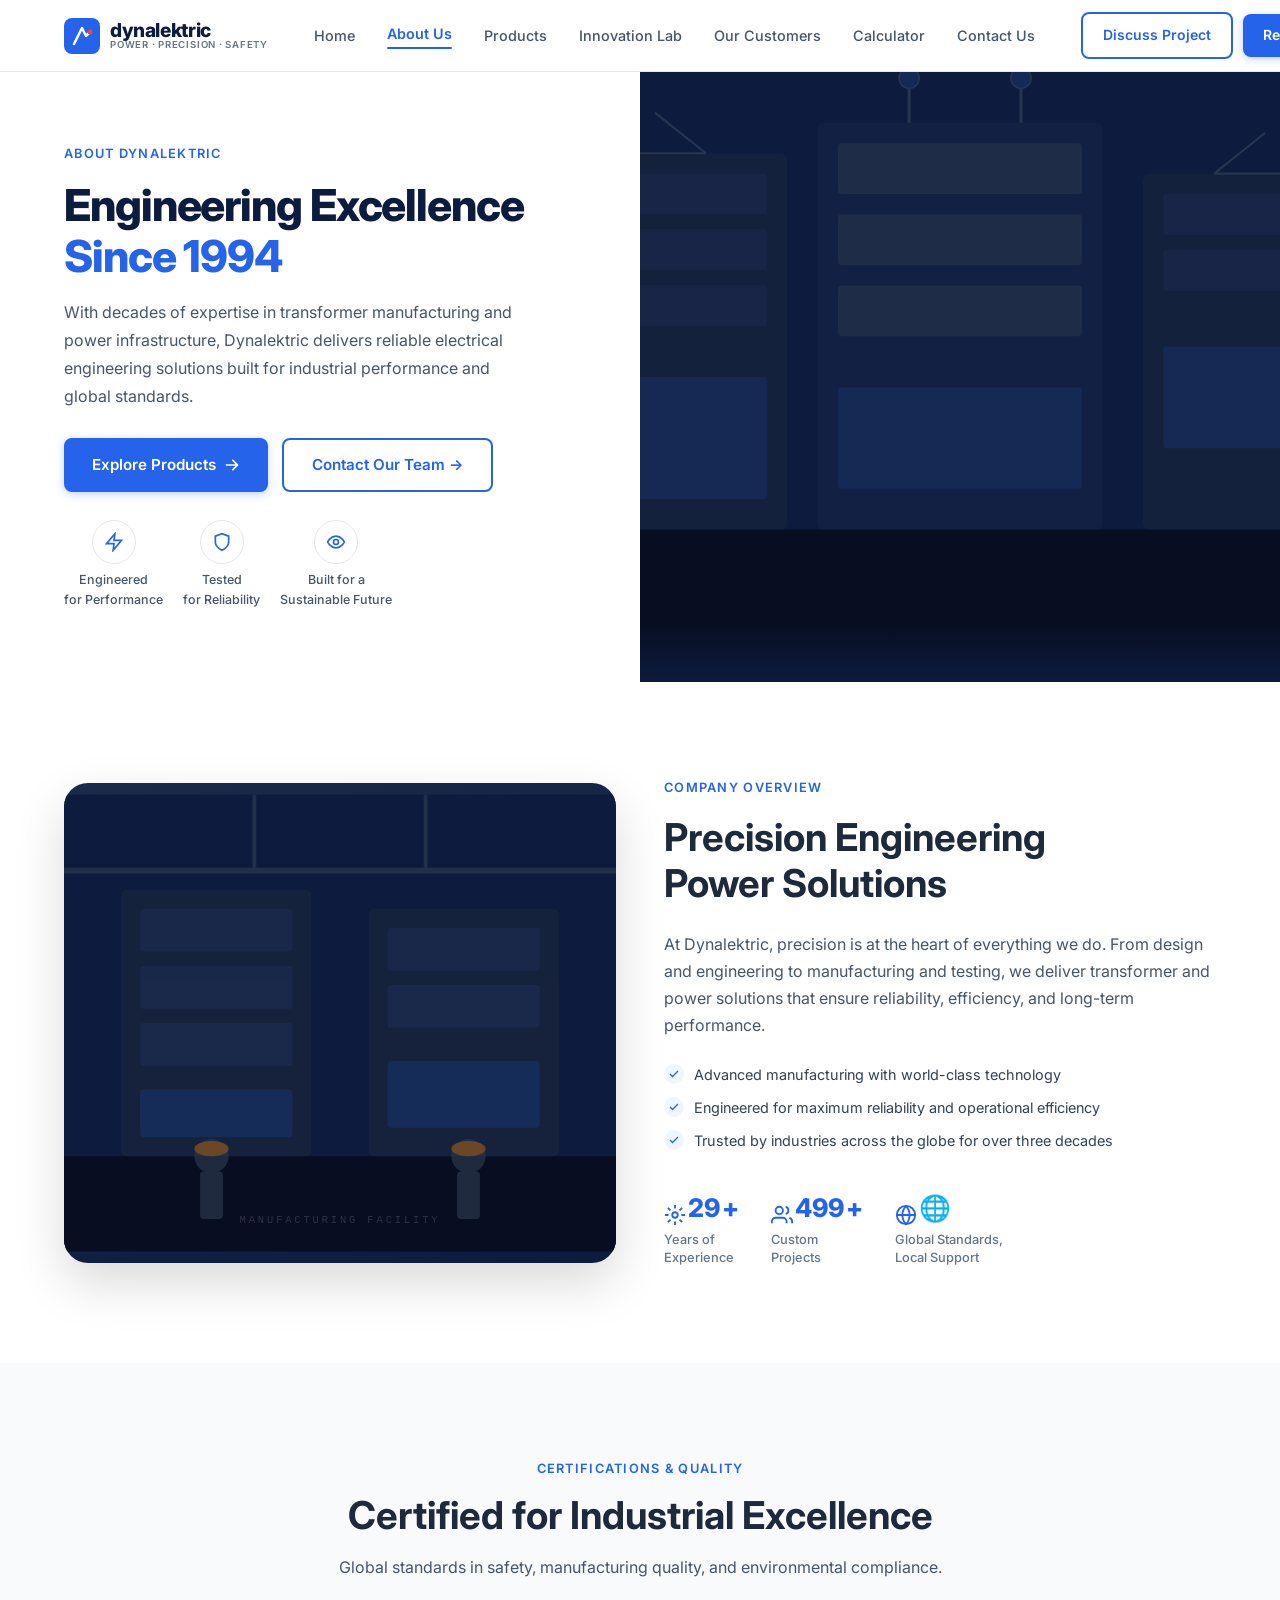
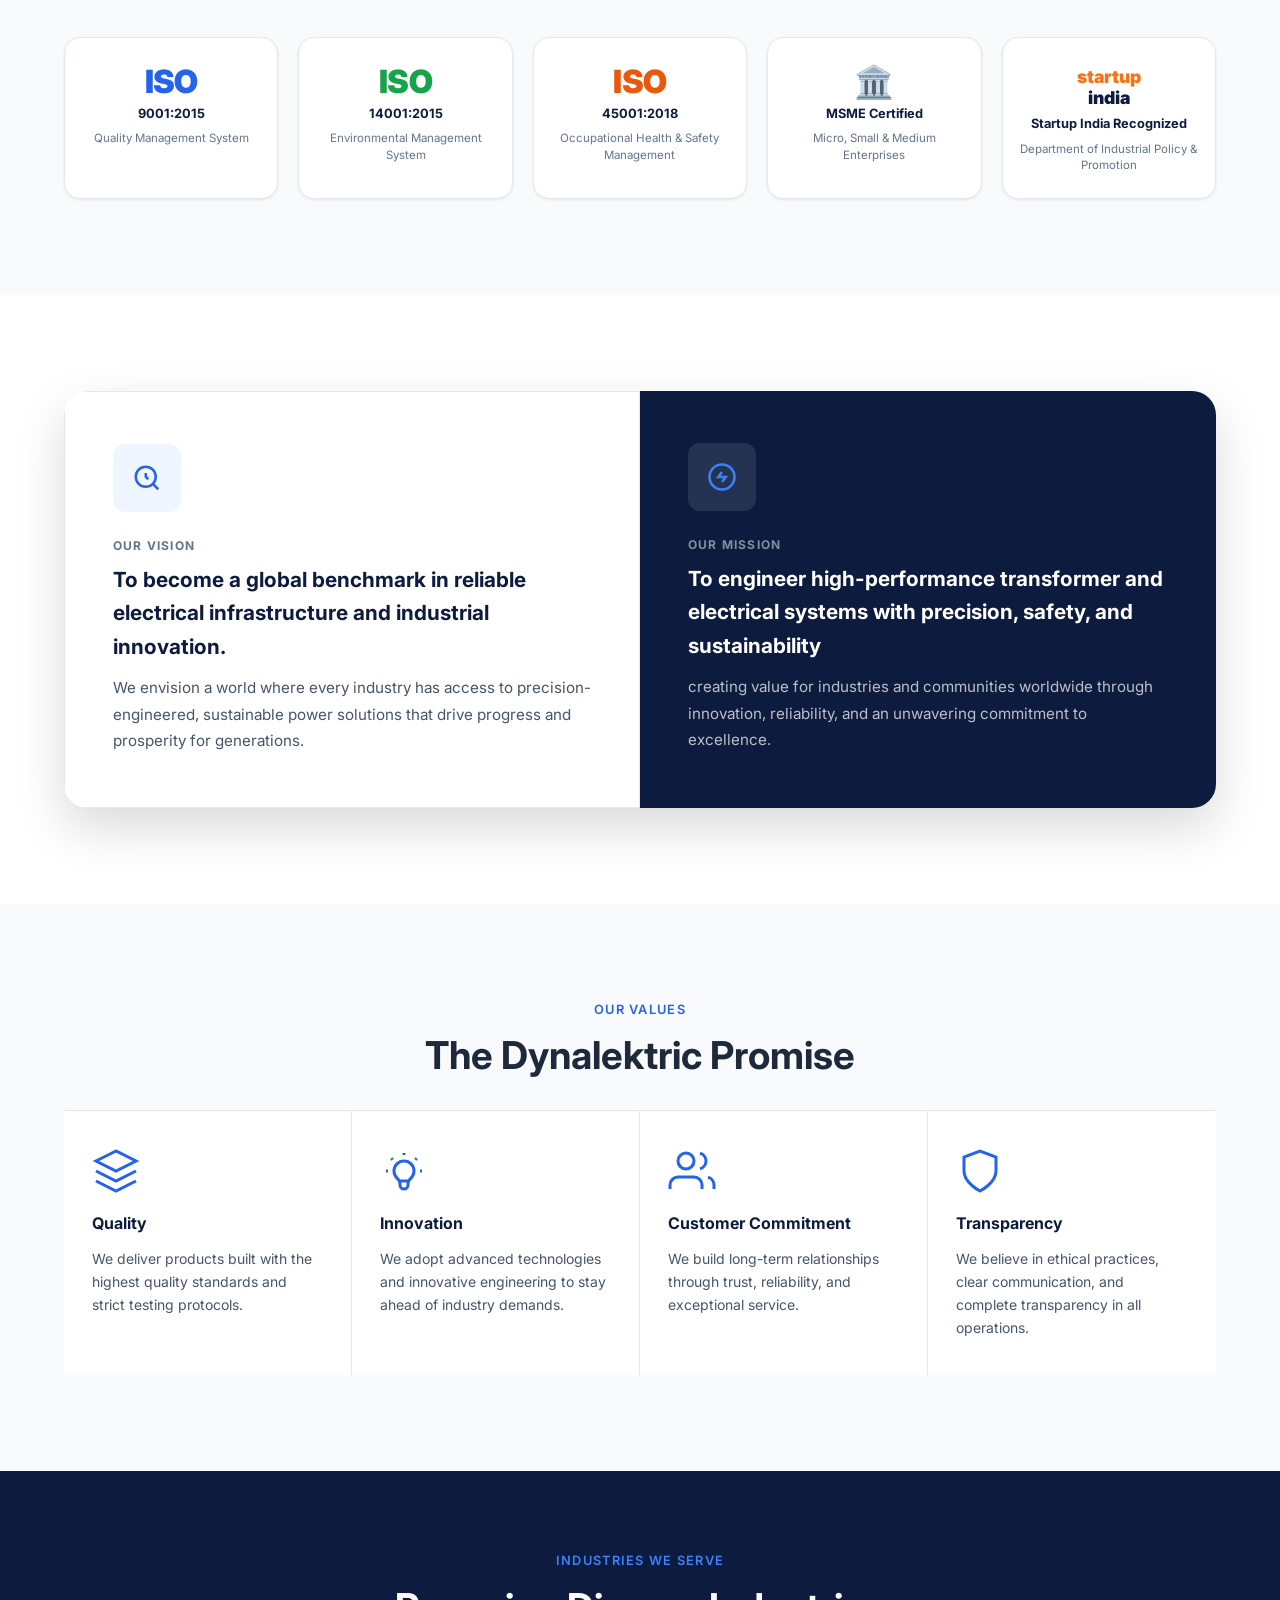
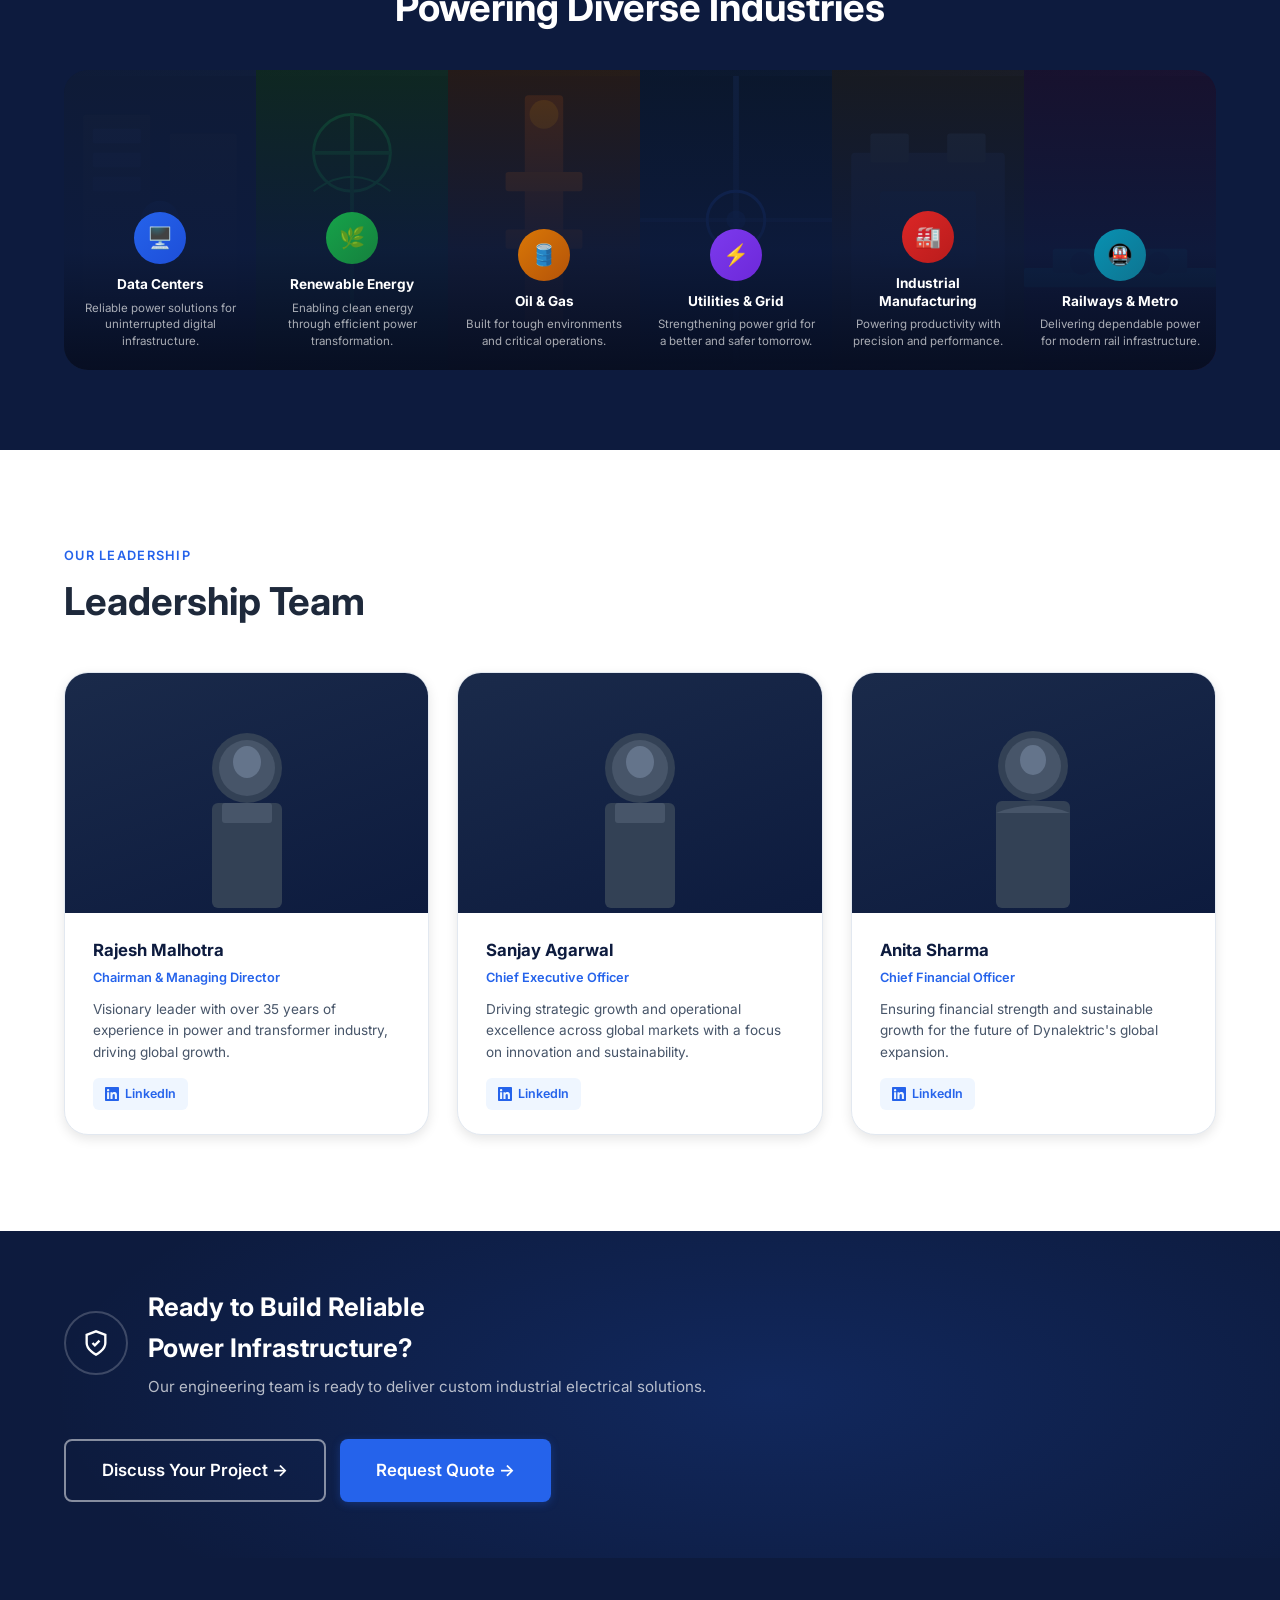
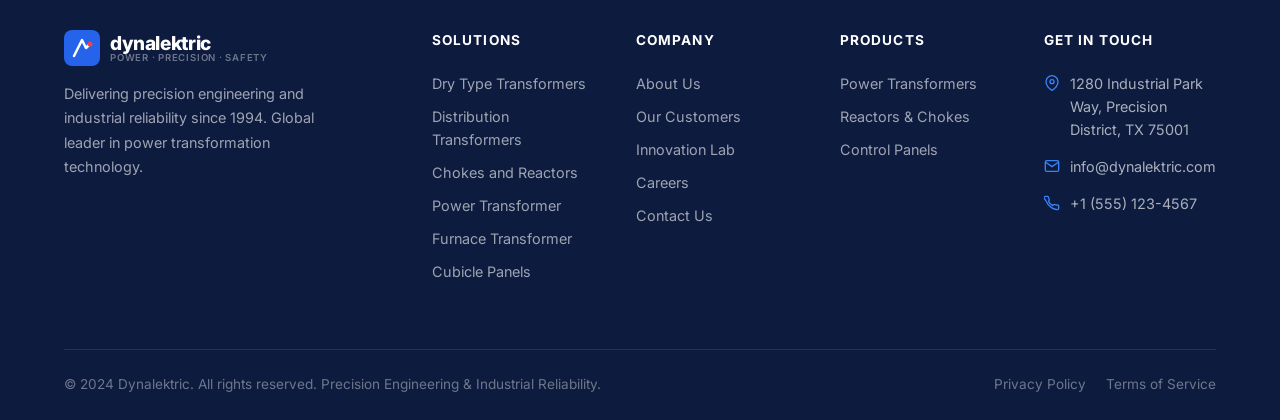
==== about.html @ 5ff0f9d1 "Initial commit — Dynalektric website" ====
<!DOCTYPE html>
<html lang="en">
<head>
  <meta charset="UTF-8" />
  <meta name="viewport" content="width=device-width, initial-scale=1.0" />
  <title>About Us — Dynalektric</title>
  <link rel="preconnect" href="https://fonts.googleapis.com" />
  <link href="https://fonts.googleapis.com/css2?family=Inter:wght@400;500;600;700;800&display=swap" rel="stylesheet" />
  <link rel="stylesheet" href="styles.css" />
  <style>
    /* ── About page overrides ─────────────────────────────── */
    .about-hero {
      display: grid;
      grid-template-columns: 1fr 1fr;
      min-height: 520px;
      overflow: hidden;
    }
    .about-hero-content {
      padding: 72px 56px 72px 0;
      display: flex;
      flex-direction: column;
      justify-content: center;
    }
    .about-hero-content h1 {
      font-size: clamp(2rem, 3.5vw, 2.75rem);
      font-weight: 800;
      line-height: 1.15;
      letter-spacing: -.025em;
      color: var(--navy);
      margin-bottom: 16px;
    }
    .about-hero-content h1 span { color: var(--blue); display: block; }
    .about-hero-img {
      position: relative;
      overflow: hidden;
      background: linear-gradient(160deg, #1a2a4a 0%, #0d1b3e 100%);
      min-height: 480px;
    }
    .about-hero-img::after {
      content: '';
      position: absolute;
      inset: 0;
      background: url("data:image/svg+xml,%3Csvg xmlns='http://www.w3.org/2000/svg' viewBox='0 0 800 600'%3E%3Crect fill='%230d1b3e' width='800' height='600'/%3E%3Crect x='0' y='450' width='800' height='150' fill='%23070e22'/%3E%3Cg opacity='.45'%3E%3Crect x='50' y='80' width='180' height='370' fill='%231e293b' rx='6'/%3E%3Crect x='580' y='100' width='180' height='350' fill='%231e293b' rx='6'/%3E%3Crect x='260' y='50' width='280' height='400' fill='%231a2a4a' rx='6'/%3E%3Crect x='70' y='100' width='140' height='40' fill='%23263352' rx='3'/%3E%3Crect x='70' y='155' width='140' height='40' fill='%23263352' rx='3'/%3E%3Crect x='70' y='210' width='140' height='40' fill='%23263352' rx='3'/%3E%3Crect x='70' y='300' width='140' height='120' fill='%231e3a6e' rx='3'/%3E%3Crect x='600' y='120' width='140' height='40' fill='%23263352' rx='3'/%3E%3Crect x='600' y='175' width='140' height='40' fill='%23263352' rx='3'/%3E%3Crect x='600' y='270' width='140' height='100' fill='%231e3a6e' rx='3'/%3E%3Crect x='280' y='70' width='240' height='50' fill='%23334155' rx='4'/%3E%3Crect x='280' y='140' width='240' height='50' fill='%23334155' rx='4'/%3E%3Crect x='280' y='210' width='240' height='50' fill='%23334155' rx='4'/%3E%3Crect x='280' y='310' width='240' height='100' fill='%231e3a6e' rx='4'/%3E%3Cline x1='350' y1='50' x2='350' y2='10' stroke='%23475569' stroke-width='3'/%3E%3Ccircle cx='350' cy='6' r='10' fill='%231e3a6e' stroke='%23475569' stroke-width='1.5'/%3E%3Cline x1='460' y1='50' x2='460' y2='10' stroke='%23475569' stroke-width='3'/%3E%3Ccircle cx='460' cy='6' r='10' fill='%231e3a6e' stroke='%23475569' stroke-width='1.5'/%3E%3Cline x1='150' y1='80' x2='100' y2='40' stroke='%23475569' stroke-width='2'/%3E%3Cline x1='150' y1='80' x2='50' y2='80' stroke='%23475569' stroke-width='2'/%3E%3Ccircle cx='46' cy='80' r='6' fill='%232563EB' opacity='.8'/%3E%3Cline x1='650' y1='100' x2='700' y2='60' stroke='%23475569' stroke-width='2'/%3E%3Cline x1='650' y1='100' x2='750' y2='100' stroke='%23475569' stroke-width='2'/%3E%3Ccircle cx='754' cy='100' r='6' fill='%232563EB' opacity='.8'/%3E%3C/g%3E%3C/svg%3E") center/cover;
    }
    .about-hero-img-overlay {
      position: absolute;
      bottom: 0; left: 0; right: 0;
      height: 60px;
      background: linear-gradient(to top, #0d1b3e 0%, transparent 100%);
      z-index: 1;
    }
    /* Hero badges row */
    .hero-badge-row {
      display: flex;
      flex-wrap: wrap;
      gap: 20px;
      margin-top: 28px;
    }
    .hero-badge-item {
      display: flex;
      flex-direction: column;
      align-items: center;
      gap: 6px;
      font-size: .78rem;
      font-weight: 500;
      color: var(--gray-600);
      text-align: center;
    }
    .hero-badge-item .badge-icon-wrap {
      width: 44px; height: 44px;
      border-radius: 50%;
      border: 1.5px solid var(--gray-200);
      display: flex;
      align-items: center;
      justify-content: center;
      color: var(--blue);
    }
    .hero-badge-item .badge-icon-wrap svg { width: 20px; height: 20px; }

    /* Company Overview */
    .overview-section { background: var(--white); }
    .overview-img {
      border-radius: var(--r-xl);
      overflow: hidden;
      height: 480px;
      background: linear-gradient(160deg, #1a2a4a 0%, #0d1b3e 100%);
      position: relative;
      box-shadow: var(--shadow-xl);
    }
    .overview-stats {
      display: flex;
      gap: 32px;
      margin-top: 36px;
      flex-wrap: wrap;
    }
    .ov-stat { display: flex; flex-direction: column; gap: 2px; }
    .ov-stat-num {
      font-size: 1.6rem;
      font-weight: 800;
      color: var(--blue);
      display: flex;
      align-items: flex-end;
      gap: 2px;
    }
    .ov-stat-label { font-size: .8rem; color: var(--gray-500); font-weight: 500; line-height: 1.4; }
    .check-list { display: flex; flex-direction: column; gap: 10px; margin-bottom: 28px; }
    .check-list li {
      display: flex;
      align-items: flex-start;
      gap: 10px;
      font-size: .9rem;
      color: var(--gray-700);
    }
    .check-list li .check-icon {
      width: 20px; height: 20px;
      border-radius: 50%;
      background: var(--blue-50);
      display: flex;
      align-items: center;
      justify-content: center;
      flex-shrink: 0;
      margin-top: 1px;
    }
    .check-list li .check-icon svg { width: 12px; height: 12px; color: var(--blue); }

    /* Certifications */
    .cert-section { background: var(--gray-50); }
    .cert-cards {
      display: grid;
      grid-template-columns: repeat(5, 1fr);
      gap: 20px;
      margin-top: 48px;
    }
    .cert-item {
      background: var(--white);
      border: 1px solid var(--gray-200);
      border-radius: var(--r-lg);
      padding: 28px 16px 24px;
      text-align: center;
      box-shadow: var(--shadow-sm);
      transition: var(--ease);
    }
    .cert-item:hover { transform: translateY(-4px); box-shadow: var(--shadow-lg); border-color: var(--blue-100); }
    .cert-logo-text {
      font-size: 2rem;
      font-weight: 900;
      letter-spacing: -.02em;
      line-height: 1;
      margin-bottom: 6px;
    }
    .cert-sub { font-size: .8rem; font-weight: 700; color: var(--navy); margin-bottom: 6px; }
    .cert-desc-text { font-size: .72rem; color: var(--gray-500); line-height: 1.45; }

    /* Vision Mission */
    .vm-section { background: var(--white); }
    .vm-row {
      display: grid;
      grid-template-columns: 1fr 1fr;
      border-radius: var(--r-xl);
      overflow: hidden;
      box-shadow: var(--shadow-xl);
    }
    .vm-panel { padding: 52px 48px; }
    .vm-panel.light-panel { background: var(--white); border: 1px solid var(--gray-200); }
    .vm-panel.dark-panel { background: var(--navy); }
    .vm-panel-icon-wrap {
      width: 68px; height: 68px;
      border-radius: var(--r-md);
      display: flex;
      align-items: center;
      justify-content: center;
      margin-bottom: 24px;
    }
    .vm-panel-icon-wrap.light-icon { background: var(--blue-50); color: var(--blue); }
    .vm-panel-icon-wrap.dark-icon  { background: rgba(255,255,255,.1); color: var(--blue-light); }
    .vm-panel-icon-wrap svg { width: 30px; height: 30px; }
    .vm-panel h3 { font-size: 1.3rem; font-weight: 700; margin-bottom: 12px; }
    .vm-panel.dark-panel h3  { color: var(--white); }
    .vm-panel.light-panel h3 { color: var(--navy); }
    .vm-panel p { font-size: .95rem; line-height: 1.75; }
    .vm-panel.light-panel p { color: var(--gray-600); }
    .vm-panel.dark-panel p  { color: rgba(255,255,255,.72); }

    /* Values */
    .values-section { background: var(--gray-50); }
    .values-row {
      display: grid;
      grid-template-columns: repeat(4, 1fr);
      gap: 0;
      border-top: 1px solid var(--gray-200);
    }
    .value-item {
      padding: 36px 28px;
      border-right: 1px solid var(--gray-200);
      background: var(--white);
      transition: var(--ease);
    }
    .value-item:last-child { border-right: none; }
    .value-item:hover { background: var(--blue-50); }
    .value-icon { width: 48px; height: 48px; color: var(--blue); margin-bottom: 16px; }
    .value-icon svg { width: 48px; height: 48px; }
    .value-item h4 { font-size: 1rem; font-weight: 700; color: var(--navy); margin-bottom: 10px; }
    .value-item p { font-size: .875rem; color: var(--gray-600); line-height: 1.65; }

    /* Industries */
    .industries-section { background: var(--navy); padding: 80px 0; }
    .industry-cards-row {
      display: grid;
      grid-template-columns: repeat(6, 1fr);
      gap: 0;
      border-radius: var(--r-xl);
      overflow: hidden;
    }
    .industry-tile {
      position: relative;
      height: 300px;
      overflow: hidden;
      cursor: default;
    }
    .industry-tile-bg {
      position: absolute;
      inset: 0;
      transition: transform .5s ease;
    }
    .industry-tile:hover .industry-tile-bg { transform: scale(1.08); }
    .industry-tile-overlay {
      position: absolute;
      inset: 0;
      background: linear-gradient(180deg, rgba(13,27,62,.2) 0%, rgba(13,27,62,.85) 60%, rgba(7,14,34,.98) 100%);
      z-index: 1;
    }
    .industry-tile-content {
      position: absolute;
      bottom: 0; left: 0; right: 0;
      padding: 20px 16px;
      z-index: 2;
      text-align: center;
    }
    .industry-tile-icon-wrap {
      width: 52px; height: 52px;
      border-radius: 50%;
      display: flex;
      align-items: center;
      justify-content: center;
      margin: 0 auto 12px;
      font-size: 1.4rem;
    }
    .industry-tile-title { font-size: .85rem; font-weight: 700; color: var(--white); margin-bottom: 6px; line-height: 1.3; }
    .industry-tile-desc  { font-size: .72rem; color: rgba(255,255,255,.65); line-height: 1.45; }

    /* Industry tile bg colors */
    .ind-dc   .industry-tile-bg { background: linear-gradient(160deg,#0f1b35 0%,#1a2a4a 100%); }
    .ind-re   .industry-tile-bg { background: linear-gradient(160deg,#0f2a1a 0%,#1a3a2a 100%); }
    .ind-og   .industry-tile-bg { background: linear-gradient(160deg,#2a1a0f 0%,#3a2a0d 100%); }
    .ind-ug   .industry-tile-bg { background: linear-gradient(160deg,#0a1628 0%,#1a2a4a 100%); }
    .ind-im   .industry-tile-bg { background: linear-gradient(160deg,#1a1a1a 0%,#2a2a3a 100%); }
    .ind-rm   .industry-tile-bg { background: linear-gradient(160deg,#1a0f2a 0%,#2a1a3a 100%); }
    .ind-dc   .industry-tile-icon-wrap { background: linear-gradient(135deg,#2563EB,#1D4ED8); }
    .ind-re   .industry-tile-icon-wrap { background: linear-gradient(135deg,#16a34a,#15803d); }
    .ind-og   .industry-tile-icon-wrap { background: linear-gradient(135deg,#d97706,#b45309); }
    .ind-ug   .industry-tile-icon-wrap { background: linear-gradient(135deg,#7c3aed,#6d28d9); }
    .ind-im   .industry-tile-icon-wrap { background: linear-gradient(135deg,#dc2626,#b91c1c); }
    .ind-rm   .industry-tile-icon-wrap { background: linear-gradient(135deg,#0891b2,#0e7490); }

    /* Leadership */
    .leadership-section { background: var(--white); }
    .leader-cards-row {
      display: grid;
      grid-template-columns: repeat(3, 1fr);
      gap: 28px;
    }
    .leader-tile {
      border-radius: var(--r-xl);
      overflow: hidden;
      background: var(--white);
      border: 1px solid var(--gray-200);
      box-shadow: var(--shadow-md);
      transition: var(--ease);
    }
    .leader-tile:hover { transform: translateY(-6px); box-shadow: var(--shadow-xl); }
    .leader-photo {
      height: 240px;
      background: linear-gradient(160deg, #1a2a4a 0%, #0d1b3e 100%);
      display: flex;
      align-items: flex-end;
      justify-content: center;
      position: relative;
      overflow: hidden;
    }
    .leader-photo-inner {
      width: 100%;
      height: 200px;
      display: flex;
      align-items: center;
      justify-content: center;
    }
    .leader-silhouette {
      width: 110px;
      height: 190px;
      display: flex;
      align-items: center;
      justify-content: center;
      flex-direction: column;
    }
    .leader-body-info { padding: 24px 28px; }
    .leader-name { font-size: 1.05rem; font-weight: 700; color: var(--navy); margin-bottom: 4px; }
    .leader-role-badge { font-size: .8rem; font-weight: 600; color: var(--blue); margin-bottom: 10px; }
    .leader-bio-text { font-size: .85rem; color: var(--gray-600); line-height: 1.6; margin-bottom: 14px; }
    .leader-linkedin-btn {
      display: inline-flex;
      align-items: center;
      gap: 6px;
      font-size: .78rem;
      font-weight: 600;
      color: var(--blue);
      padding: 6px 12px;
      border-radius: 6px;
      background: var(--blue-50);
      transition: var(--ease-fast);
    }
    .leader-linkedin-btn:hover { background: var(--blue-100); }
    .leader-linkedin-btn svg { width: 14px; height: 14px; }

    /* CTA bottom banner */
    .bottom-cta {
      background: var(--navy);
      padding: 56px 0;
      position: relative;
      overflow: hidden;
    }
    .bottom-cta::before {
      content: '';
      position: absolute;
      inset: 0;
      background: radial-gradient(ellipse 80% 120% at 60% 50%, rgba(37,99,235,.18) 0%, transparent 70%);
    }
    .bottom-cta-inner {
      position: relative;
      z-index: 1;
      display: flex;
      align-items: center;
      justify-content: space-between;
      gap: 40px;
      flex-wrap: wrap;
    }
    .bottom-cta-left { display: flex; align-items: center; gap: 20px; }
    .cta-icon-circle {
      width: 64px; height: 64px;
      border-radius: 50%;
      border: 2px solid rgba(255,255,255,.2);
      display: flex;
      align-items: center;
      justify-content: center;
      flex-shrink: 0;
      color: var(--white);
    }
    .cta-icon-circle svg { width: 28px; height: 28px; }
    .bottom-cta-left h2 { color: var(--white); font-size: 1.6rem; margin-bottom: 6px; }
    .bottom-cta-left p  { color: rgba(255,255,255,.7); font-size: .95rem; }
    .bottom-cta-btns { display: flex; gap: 14px; flex-shrink: 0; flex-wrap: wrap; }

    /* Responsive */
    @media (max-width: 900px) {
      .about-hero { grid-template-columns: 1fr; }
      .about-hero-content { padding: 48px 0; }
      .about-hero-img { min-height: 300px; }
      .cert-cards { grid-template-columns: repeat(3, 1fr); }
      .vm-row { grid-template-columns: 1fr; }
      .values-row { grid-template-columns: repeat(2, 1fr); }
      .industry-cards-row { grid-template-columns: repeat(3, 1fr); }
      .leader-cards-row { grid-template-columns: 1fr 1fr; }
    }
    @media (max-width: 640px) {
      .cert-cards { grid-template-columns: repeat(2, 1fr); }
      .values-row { grid-template-columns: 1fr; }
      .industry-cards-row { grid-template-columns: repeat(2, 1fr); }
      .leader-cards-row { grid-template-columns: 1fr; }
      .bottom-cta-inner { flex-direction: column; }
      .hero-badge-row { gap: 16px; }
    }
  </style>
</head>
<body>

<!-- ══ NAVBAR ══════════════════════════════════════════════ -->
<nav class="navbar">
  <div class="container nav-inner">
    <a href="index.html" class="nav-logo">
      <svg class="logo-mark" viewBox="0 0 36 36" fill="none">
        <rect width="36" height="36" rx="8" fill="#2563EB"/>
        <path d="M10 26L18 10L22 18L26 14" stroke="white" stroke-width="2.5" stroke-linecap="round" stroke-linejoin="round"/>
        <circle cx="26" cy="14" r="2.5" fill="#EF4444"/>
      </svg>
      <div class="logo-text">
        <span class="logo-name">dynalektric</span>
        <span class="logo-tag">Power · Precision · Safety</span>
      </div>
    </a>
    <div class="nav-links">
      <a href="index.html">Home</a>
      <a href="about.html" class="active">About Us</a>
      <a href="products.html">Products</a>
      <a href="innovation.html">Innovation Lab</a>
      <a href="customers.html">Our Customers</a>
      <a href="calculator.html">Calculator</a>
      <a href="contact.html">Contact Us</a>
    </div>
    <div class="nav-cta">
      <a href="contact.html" class="btn btn-secondary" style="padding:10px 20px;font-size:.875rem;">Discuss Project</a>
      <a href="contact.html" class="btn btn-primary" style="padding:10px 20px;font-size:.875rem;">
        Request Quote
        <svg viewBox="0 0 20 20" fill="currentColor" style="width:16px;height:16px;"><path fill-rule="evenodd" d="M10.293 3.293a1 1 0 011.414 0l6 6a1 1 0 010 1.414l-6 6a1 1 0 01-1.414-1.414L14.586 11H3a1 1 0 110-2h11.586l-4.293-4.293a1 1 0 010-1.414z" clip-rule="evenodd"/></svg>
      </a>
    </div>
    <button class="nav-toggle" aria-label="Open menu"><span></span><span></span><span></span></button>
  </div>
</nav>
<div class="mobile-nav">
  <div class="mobile-nav-close">✕</div>
  <a href="index.html">Home</a>
  <a href="about.html" class="active">About Us</a>
  <a href="products.html">Products</a>
  <a href="innovation.html">Innovation Lab</a>
  <a href="customers.html">Our Customers</a>
  <a href="calculator.html">Calculator</a>
  <a href="contact.html">Contact Us</a>
  <a href="contact.html" class="btn btn-primary mt-4" style="justify-content:center;">Request Quote →</a>
</div>

<!-- ══ HERO — split full-bleed ═════════════════════════════ -->
<section style="background:var(--white);overflow:hidden;">
  <div class="container" style="max-width:100%;padding:0;">
    <div class="about-hero">
      <!-- Left content -->
      <div style="padding:0 48px 0 max(24px, calc((100vw - 1200px)/2 + 24px));">
        <div class="about-hero-content animate">
          <div class="label mb-4">About Dynalektric</div>
          <h1>Engineering Excellence<span>Since 1994</span></h1>
          <p style="font-size:1rem;color:var(--gray-600);line-height:1.75;margin-bottom:28px;max-width:460px;">With decades of expertise in transformer manufacturing and power infrastructure, Dynalektric delivers reliable electrical engineering solutions built for industrial performance and global standards.</p>
          <div style="display:flex;gap:14px;flex-wrap:wrap;">
            <a href="products.html" class="btn btn-primary">
              Explore Products
              <svg viewBox="0 0 20 20" fill="currentColor" style="width:16px;height:16px;"><path fill-rule="evenodd" d="M10.293 3.293a1 1 0 011.414 0l6 6a1 1 0 010 1.414l-6 6a1 1 0 01-1.414-1.414L14.586 11H3a1 1 0 110-2h11.586l-4.293-4.293a1 1 0 010-1.414z" clip-rule="evenodd"/></svg>
            </a>
            <a href="contact.html" class="btn btn-secondary">Contact Our Team →</a>
          </div>
          <div class="hero-badge-row">
            <div class="hero-badge-item">
              <div class="badge-icon-wrap">
                <svg viewBox="0 0 24 24" fill="none" stroke="currentColor" stroke-width="2"><path d="M13 2L3 14h9l-1 8 10-12h-9l1-8z"/></svg>
              </div>
              <span>Engineered<br>for Performance</span>
            </div>
            <div class="hero-badge-item">
              <div class="badge-icon-wrap">
                <svg viewBox="0 0 24 24" fill="none" stroke="currentColor" stroke-width="2"><path d="M12 22s8-4 8-10V5l-8-3-8 3v7c0 6 8 10 8 10z"/></svg>
              </div>
              <span>Tested<br>for Reliability</span>
            </div>
            <div class="hero-badge-item">
              <div class="badge-icon-wrap">
                <svg viewBox="0 0 24 24" fill="none" stroke="currentColor" stroke-width="2"><path d="M2 12s3-7 10-7 10 7 10 7-3 7-10 7-10-7-10-7z"/><circle cx="12" cy="12" r="3"/></svg>
              </div>
              <span>Built for a<br>Sustainable Future</span>
            </div>
          </div>
        </div>
      </div>
      <!-- Right: full-height image -->
      <div class="about-hero-img animate animate-delay-2">
        <div class="about-hero-img-overlay"></div>
        <!-- SVG industrial scene -->
        <svg viewBox="0 0 700 560" xmlns="http://www.w3.org/2000/svg" style="position:absolute;inset:0;width:100%;height:100%;z-index:0;">
          <rect fill="#1a2a4a" width="700" height="560"/>
          <!-- Background glow -->
          <ellipse cx="350" cy="280" rx="300" ry="250" fill="rgba(37,99,235,.06)"/>
          <!-- Floor -->
          <rect x="0" y="460" width="700" height="100" fill="#0a1628"/>
          <!-- Transformer units -->
          <g opacity=".7">
            <!-- Left transformer -->
            <rect x="40" y="100" width="160" height="360" fill="#1e293b" rx="6"/>
            <rect x="55" y="120" width="130" height="50" fill="#263352" rx="4"/>
            <rect x="55" y="185" width="130" height="50" fill="#263352" rx="4"/>
            <rect x="55" y="250" width="130" height="50" fill="#263352" rx="4"/>
            <rect x="55" y="330" width="130" height="100" fill="#1e3a6e" rx="4"/>
            <line x1="110" y1="100" x2="110" y2="60" stroke="#475569" stroke-width="3"/>
            <line x1="150" y1="100" x2="150" y2="60" stroke="#475569" stroke-width="3"/>
            <circle cx="110" cy="54" r="12" fill="#1e3a6e" stroke="#64748b" stroke-width="1.5"/>
            <circle cx="150" cy="54" r="12" fill="#1e3a6e" stroke="#64748b" stroke-width="1.5"/>
            <!-- Left wires -->
            <line x1="40" y1="200" x2="0" y2="160" stroke="#475569" stroke-width="2"/>
            <line x1="40" y1="220" x2="0" y2="220" stroke="#475569" stroke-width="2"/>
            <circle cx="0" cy="160" r="5" fill="#2563EB" opacity=".8"/>
            <circle cx="0" cy="220" r="5" fill="#2563EB" opacity=".8"/>
          </g>
          <!-- Center large transformer -->
          <g opacity=".75">
            <rect x="240" y="60" width="220" height="400" fill="#263352" rx="6"/>
            <rect x="260" y="80" width="180" height="60" fill="#334155" rx="4"/>
            <rect x="260" y="155" width="180" height="60" fill="#334155" rx="4"/>
            <rect x="260" y="230" width="180" height="60" fill="#334155" rx="4"/>
            <rect x="260" y="340" width="180" height="100" fill="#1e3a6e" rx="4"/>
            <line x1="320" y1="60" x2="320" y2="15" stroke="#475569" stroke-width="3.5"/>
            <line x1="380" y1="60" x2="380" y2="15" stroke="#475569" stroke-width="3.5"/>
            <circle cx="320" cy="9" r="14" fill="#1e3a6e" stroke="#64748b" stroke-width="2"/>
            <circle cx="380" cy="9" r="14" fill="#1e3a6e" stroke="#64748b" stroke-width="2"/>
          </g>
          <!-- Right transformer -->
          <g opacity=".65">
            <rect x="500" y="120" width="160" height="340" fill="#1e293b" rx="6"/>
            <rect x="515" y="140" width="130" height="45" fill="#263352" rx="4"/>
            <rect x="515" y="200" width="130" height="45" fill="#263352" rx="4"/>
            <rect x="515" y="280" width="130" height="80" fill="#1e3a6e" rx="4"/>
            <line x1="560" y1="120" x2="560" y2="75" stroke="#475569" stroke-width="3"/>
            <line x1="610" y1="120" x2="610" y2="75" stroke="#475569" stroke-width="3"/>
            <circle cx="560" cy="69" r="12" fill="#1e3a6e" stroke="#64748b" stroke-width="1.5"/>
            <circle cx="610" cy="69" r="12" fill="#1e3a6e" stroke="#64748b" stroke-width="1.5"/>
            <!-- Right wires -->
            <line x1="660" y1="200" x2="700" y2="160" stroke="#475569" stroke-width="2"/>
            <line x1="660" y1="220" x2="700" y2="220" stroke="#475569" stroke-width="2"/>
            <circle cx="700" cy="160" r="5" fill="#2563EB" opacity=".8"/>
            <circle cx="700" cy="220" r="5" fill="#2563EB" opacity=".8"/>
          </g>
          <!-- Branding -->
          <rect x="200" y="415" width="300" height="35" fill="rgba(37,99,235,.15)" rx="4"/>
          <text x="350" y="438" text-anchor="middle" font-size="13" font-weight="700" fill="rgba(255,255,255,.3)" font-family="Inter,sans-serif" letter-spacing="4">DYNALEKTRIC</text>
        </svg>
      </div>
    </div>
  </div>
</section>

<!-- ══ COMPANY OVERVIEW ═════════════════════════════════════ -->
<section class="section overview-section">
  <div class="container">
    <div class="grid-2">
      <!-- Image -->
      <div class="overview-img animate">
        <svg viewBox="0 0 580 480" xmlns="http://www.w3.org/2000/svg" style="position:absolute;inset:0;width:100%;height:100%;">
          <rect fill="#0d1b3e" width="580" height="480"/>
          <rect x="0" y="380" width="580" height="100" fill="#070e22"/>
          <g opacity=".55">
            <!-- Workers silhouettes suggestion -->
            <rect x="60" y="100" width="200" height="280" fill="#1e293b" rx="6"/>
            <rect x="320" y="120" width="200" height="260" fill="#1e293b" rx="6"/>
            <rect x="80" y="120" width="160" height="45" fill="#263352" rx="4"/>
            <rect x="80" y="180" width="160" height="45" fill="#263352" rx="4"/>
            <rect x="80" y="240" width="160" height="45" fill="#263352" rx="4"/>
            <rect x="80" y="310" width="160" height="50" fill="#1e3a6e" rx="4"/>
            <rect x="340" y="140" width="160" height="45" fill="#263352" rx="4"/>
            <rect x="340" y="200" width="160" height="45" fill="#263352" rx="4"/>
            <rect x="340" y="280" width="160" height="70" fill="#1e3a6e" rx="4"/>
            <!-- Crane arm -->
            <line x1="0" y1="80" x2="580" y2="80" stroke="#334155" stroke-width="6"/>
            <line x1="200" y1="80" x2="200" y2="0" stroke="#334155" stroke-width="4"/>
            <line x1="380" y1="80" x2="380" y2="0" stroke="#334155" stroke-width="4"/>
            <!-- Workers hint -->
            <ellipse cx="155" cy="380" rx="18" ry="18" fill="#334155"/>
            <rect x="143" y="396" width="24" height="50" fill="#334155" rx="4"/>
            <ellipse cx="425" cy="380" rx="18" ry="18" fill="#334155"/>
            <rect x="413" y="396" width="24" height="50" fill="#334155" rx="4"/>
            <!-- Orange safety helmet hint -->
            <ellipse cx="155" cy="372" rx="18" ry="8" fill="#d97706" opacity=".8"/>
            <ellipse cx="425" cy="372" rx="18" ry="8" fill="#d97706" opacity=".8"/>
          </g>
          <text x="290" y="450" text-anchor="middle" font-size="11" fill="rgba(255,255,255,.15)" font-family="monospace" letter-spacing="3">MANUFACTURING FACILITY</text>
        </svg>
      </div>
      <!-- Text -->
      <div class="animate animate-delay-1">
        <div class="label mb-4">Company Overview</div>
        <h2 class="h1 mb-6">Precision Engineering<br>Power Solutions</h2>
        <p class="body-md mb-6">At Dynalektric, precision is at the heart of everything we do. From design and engineering to manufacturing and testing, we deliver transformer and power solutions that ensure reliability, efficiency, and long-term performance.</p>
        <ul class="check-list mb-6">
          <li>
            <span class="check-icon">
              <svg viewBox="0 0 24 24" fill="none" stroke="currentColor" stroke-width="2.5"><path d="M20 6L9 17l-5-5"/></svg>
            </span>
            Advanced manufacturing with world-class technology
          </li>
          <li>
            <span class="check-icon">
              <svg viewBox="0 0 24 24" fill="none" stroke="currentColor" stroke-width="2.5"><path d="M20 6L9 17l-5-5"/></svg>
            </span>
            Engineered for maximum reliability and operational efficiency
          </li>
          <li>
            <span class="check-icon">
              <svg viewBox="0 0 24 24" fill="none" stroke="currentColor" stroke-width="2.5"><path d="M20 6L9 17l-5-5"/></svg>
            </span>
            Trusted by industries across the globe for over three decades
          </li>
        </ul>
        <div class="overview-stats">
          <div class="ov-stat">
            <div class="ov-stat-num">
              <svg width="22" height="22" viewBox="0 0 24 24" fill="none" stroke="currentColor" stroke-width="2" style="color:var(--blue);margin-bottom:3px;"><circle cx="12" cy="12" r="3"/><path d="M12 1v4M12 19v4M4.22 4.22l2.83 2.83M16.95 16.95l2.83 2.83M1 12h4M19 12h4M4.22 19.78l2.83-2.83M16.95 7.05l2.83-2.83"/></svg>
              <span data-count="30">0</span>+
            </div>
            <div class="ov-stat-label">Years of<br>Experience</div>
          </div>
          <div class="ov-stat">
            <div class="ov-stat-num">
              <svg width="22" height="22" viewBox="0 0 24 24" fill="none" stroke="currentColor" stroke-width="2" style="color:var(--blue);margin-bottom:3px;"><path d="M17 21v-2a4 4 0 0 0-4-4H5a4 4 0 0 0-4 4v2"/><circle cx="9" cy="7" r="4"/><path d="M23 21v-2a4 4 0 0 0-3-3.87M16 3.13a4 4 0 0 1 0 7.75"/></svg>
              <span data-count="500">0</span>+
            </div>
            <div class="ov-stat-label">Custom<br>Projects</div>
          </div>
          <div class="ov-stat">
            <div class="ov-stat-num">
              <svg width="22" height="22" viewBox="0 0 24 24" fill="none" stroke="currentColor" stroke-width="2" style="color:var(--blue);margin-bottom:3px;"><circle cx="12" cy="12" r="10"/><path d="M2 12h20M12 2a15.3 15.3 0 0 1 4 10 15.3 15.3 0 0 1-4 10 15.3 15.3 0 0 1-4-10 15.3 15.3 0 0 1 4-10z"/></svg>
              🌐
            </div>
            <div class="ov-stat-label">Global Standards,<br>Local Support</div>
          </div>
        </div>
      </div>
    </div>
  </div>
</section>

<!-- ══ CERTIFICATIONS ═══════════════════════════════════════ -->
<section class="section cert-section">
  <div class="container">
    <div class="section-header center animate">
      <div class="label">Certifications &amp; Quality</div>
      <h2 class="h1">Certified for Industrial Excellence</h2>
      <p class="body-md mx-auto">Global standards in safety, manufacturing quality, and environmental compliance.</p>
    </div>
    <div class="cert-cards animate animate-delay-1">
      <div class="cert-item">
        <div class="cert-logo-text" style="color:#2563EB;">ISO</div>
        <div class="cert-sub">9001:2015</div>
        <div class="cert-desc-text">Quality Management System</div>
      </div>
      <div class="cert-item">
        <div class="cert-logo-text" style="color:#16a34a;">ISO</div>
        <div class="cert-sub">14001:2015</div>
        <div class="cert-desc-text">Environmental Management System</div>
      </div>
      <div class="cert-item">
        <div class="cert-logo-text" style="color:#ea580c;">ISO</div>
        <div class="cert-sub">45001:2018</div>
        <div class="cert-desc-text">Occupational Health &amp; Safety Management</div>
      </div>
      <div class="cert-item">
        <div style="font-size:2rem;line-height:1;margin-bottom:6px;">🏛️</div>
        <div class="cert-sub">MSME Certified</div>
        <div class="cert-desc-text">Micro, Small &amp; Medium Enterprises</div>
      </div>
      <div class="cert-item">
        <div style="font-size:1.1rem;font-weight:900;color:var(--orange);line-height:1.2;margin-bottom:6px;">startup<br><span style="color:var(--navy);">india</span></div>
        <div class="cert-sub">Startup India Recognized</div>
        <div class="cert-desc-text">Department of Industrial Policy &amp; Promotion</div>
      </div>
    </div>
  </div>
</section>

<!-- ══ VISION & MISSION ═════════════════════════════════════ -->
<section class="section vm-section">
  <div class="container animate">
    <div class="vm-row">
      <div class="vm-panel light-panel">
        <div class="vm-panel-icon-wrap light-icon">
          <svg viewBox="0 0 24 24" fill="none" stroke="currentColor" stroke-width="2"><circle cx="11" cy="11" r="8"/><path d="M21 21l-4.35-4.35"/><path d="M11 8v3l2 2"/></svg>
        </div>
        <div style="font-size:.75rem;font-weight:700;letter-spacing:.1em;text-transform:uppercase;color:var(--gray-500);margin-bottom:8px;">Our Vision</div>
        <h3>To become a global benchmark in reliable electrical infrastructure and industrial innovation.</h3>
        <p>We envision a world where every industry has access to precision-engineered, sustainable power solutions that drive progress and prosperity for generations.</p>
      </div>
      <div class="vm-panel dark-panel">
        <div class="vm-panel-icon-wrap dark-icon">
          <svg viewBox="0 0 24 24" fill="none" stroke="currentColor" stroke-width="2"><circle cx="12" cy="12" r="10"/><path d="M12 8l-3 4h6l-3 4"/></svg>
        </div>
        <div style="font-size:.75rem;font-weight:700;letter-spacing:.1em;text-transform:uppercase;color:rgba(255,255,255,.5);margin-bottom:8px;">Our Mission</div>
        <h3>To engineer high-performance transformer and electrical systems with precision, safety, and sustainability</h3>
        <p>creating value for industries and communities worldwide through innovation, reliability, and an unwavering commitment to excellence.</p>
      </div>
    </div>
  </div>
</section>

<!-- ══ VALUES ══════════════════════════════════════════════ -->
<section class="section values-section">
  <div class="container">
    <div class="section-header center animate" style="margin-bottom:32px;">
      <div class="label">Our Values</div>
      <h2 class="h1">The Dynalektric Promise</h2>
    </div>
    <div class="values-row animate animate-delay-1">
      <div class="value-item">
        <div class="value-icon">
          <svg viewBox="0 0 24 24" fill="none" stroke="currentColor" stroke-width="1.5"><path d="M12 2L2 7l10 5 10-5-10-5zM2 17l10 5 10-5M2 12l10 5 10-5"/></svg>
        </div>
        <h4>Quality</h4>
        <p>We deliver products built with the highest quality standards and strict testing protocols.</p>
      </div>
      <div class="value-item">
        <div class="value-icon">
          <svg viewBox="0 0 24 24" fill="none" stroke="currentColor" stroke-width="1.5"><path d="M9.663 17h4.673M12 3v1m6.364 1.636l-.707.707M21 12h-1M4 12H3m3.343-5.657l-.707-.707m2.828 9.9a5 5 0 117.072 0l-.548.547A3.374 3.374 0 0014 18.469V19a2 2 0 11-4 0v-.531c0-.895-.356-1.754-.988-2.386l-.548-.547z"/></svg>
        </div>
        <h4>Innovation</h4>
        <p>We adopt advanced technologies and innovative engineering to stay ahead of industry demands.</p>
      </div>
      <div class="value-item">
        <div class="value-icon">
          <svg viewBox="0 0 24 24" fill="none" stroke="currentColor" stroke-width="1.5"><path d="M17 21v-2a4 4 0 0 0-4-4H5a4 4 0 0 0-4 4v2"/><circle cx="9" cy="7" r="4"/><path d="M23 21v-2a4 4 0 0 0-3-3.87M16 3.13a4 4 0 0 1 0 7.75"/></svg>
        </div>
        <h4>Customer Commitment</h4>
        <p>We build long-term relationships through trust, reliability, and exceptional service.</p>
      </div>
      <div class="value-item">
        <div class="value-icon">
          <svg viewBox="0 0 24 24" fill="none" stroke="currentColor" stroke-width="1.5"><path d="M12 22s8-4 8-10V5l-8-3-8 3v7c0 6 8 10 8 10z"/></svg>
        </div>
        <h4>Transparency</h4>
        <p>We believe in ethical practices, clear communication, and complete transparency in all operations.</p>
      </div>
    </div>
  </div>
</section>

<!-- ══ INDUSTRIES ═══════════════════════════════════════════ -->
<section class="industries-section">
  <div class="container">
    <div class="section-header center animate" style="margin-bottom:40px;">
      <div class="label" style="color:var(--blue-light);">Industries We Serve</div>
      <h2 class="h1" style="color:var(--white);">Powering Diverse Industries</h2>
    </div>
    <div class="industry-cards-row animate animate-delay-1">
      <div class="industry-tile ind-dc">
        <div class="industry-tile-bg">
          <svg viewBox="0 0 200 300" xmlns="http://www.w3.org/2000/svg" style="width:100%;height:100%;">
            <rect fill="#0f1b35" width="200" height="300"/><g opacity=".3"><rect x="20" y="40" width="70" height="220" fill="#1e293b" rx="3"/><rect x="110" y="60" width="70" height="200" fill="#1e293b" rx="3"/><rect x="30" y="55" width="50" height="15" fill="#263352" rx="2"/><rect x="30" y="80" width="50" height="15" fill="#263352" rx="2"/><rect x="30" y="105" width="50" height="15" fill="#263352" rx="2"/><circle cx="100" cy="150" r="20" fill="#1e3a6e"/></g>
          </svg>
        </div>
        <div class="industry-tile-overlay"></div>
        <div class="industry-tile-content">
          <div class="industry-tile-icon-wrap"><span style="font-size:1.3rem;">🖥️</span></div>
          <div class="industry-tile-title">Data Centers</div>
          <div class="industry-tile-desc">Reliable power solutions for uninterrupted digital infrastructure.</div>
        </div>
      </div>
      <div class="industry-tile ind-re">
        <div class="industry-tile-bg">
          <svg viewBox="0 0 200 300" xmlns="http://www.w3.org/2000/svg" style="width:100%;height:100%;">
            <rect fill="#0f2a1a" width="200" height="300"/><g opacity=".35"><circle cx="100" cy="80" r="40" fill="none" stroke="#16a34a" stroke-width="3"/><line x1="100" y1="40" x2="100" y2="260" stroke="#15803d" stroke-width="4"/><line x1="60" y1="80" x2="140" y2="80" stroke="#15803d" stroke-width="4"/><path d="M60 120 Q100 90 140 120" fill="none" stroke="#16a34a" stroke-width="2"/></g>
          </svg>
        </div>
        <div class="industry-tile-overlay"></div>
        <div class="industry-tile-content">
          <div class="industry-tile-icon-wrap"><span style="font-size:1.3rem;">🌿</span></div>
          <div class="industry-tile-title">Renewable Energy</div>
          <div class="industry-tile-desc">Enabling clean energy through efficient power transformation.</div>
        </div>
      </div>
      <div class="industry-tile ind-og">
        <div class="industry-tile-bg">
          <svg viewBox="0 0 200 300" xmlns="http://www.w3.org/2000/svg" style="width:100%;height:100%;">
            <rect fill="#2a1a0f" width="200" height="300"/><g opacity=".35"><rect x="80" y="20" width="40" height="260" fill="#92400e" rx="4"/><rect x="60" y="100" width="80" height="20" fill="#b45309" rx="3"/><rect x="60" y="160" width="80" height="20" fill="#b45309" rx="3"/><circle cx="100" cy="40" r="15" fill="#d97706"/></g>
          </svg>
        </div>
        <div class="industry-tile-overlay"></div>
        <div class="industry-tile-content">
          <div class="industry-tile-icon-wrap"><span style="font-size:1.3rem;">🛢️</span></div>
          <div class="industry-tile-title">Oil &amp; Gas</div>
          <div class="industry-tile-desc">Built for tough environments and critical operations.</div>
        </div>
      </div>
      <div class="industry-tile ind-ug">
        <div class="industry-tile-bg">
          <svg viewBox="0 0 200 300" xmlns="http://www.w3.org/2000/svg" style="width:100%;height:100%;">
            <rect fill="#0a1628" width="200" height="300"/><g opacity=".3"><line x1="100" y1="0" x2="100" y2="300" stroke="#1e3a6e" stroke-width="6"/><line x1="0" y1="150" x2="200" y2="150" stroke="#1e3a6e" stroke-width="4"/><circle cx="100" cy="150" r="30" fill="none" stroke="#2563EB" stroke-width="3"/><circle cx="100" cy="150" r="10" fill="#2563EB" opacity=".5"/></g>
          </svg>
        </div>
        <div class="industry-tile-overlay"></div>
        <div class="industry-tile-content">
          <div class="industry-tile-icon-wrap"><span style="font-size:1.3rem;">⚡</span></div>
          <div class="industry-tile-title">Utilities &amp; Grid</div>
          <div class="industry-tile-desc">Strengthening power grid for a better and safer tomorrow.</div>
        </div>
      </div>
      <div class="industry-tile ind-im">
        <div class="industry-tile-bg">
          <svg viewBox="0 0 200 300" xmlns="http://www.w3.org/2000/svg" style="width:100%;height:100%;">
            <rect fill="#1a1a1a" width="200" height="300"/><g opacity=".35"><rect x="20" y="80" width="160" height="180" fill="#263352" rx="4"/><rect x="40" y="60" width="40" height="30" fill="#334155" rx="3"/><rect x="120" y="60" width="40" height="30" fill="#334155" rx="3"/><rect x="50" y="120" width="100" height="80" fill="#1e3a6e" rx="4"/></g>
          </svg>
        </div>
        <div class="industry-tile-overlay"></div>
        <div class="industry-tile-content">
          <div class="industry-tile-icon-wrap"><span style="font-size:1.3rem;">🏭</span></div>
          <div class="industry-tile-title">Industrial Manufacturing</div>
          <div class="industry-tile-desc">Powering productivity with precision and performance.</div>
        </div>
      </div>
      <div class="industry-tile ind-rm">
        <div class="industry-tile-bg">
          <svg viewBox="0 0 200 300" xmlns="http://www.w3.org/2000/svg" style="width:100%;height:100%;">
            <rect fill="#1a0f2a" width="200" height="300"/><g opacity=".35"><rect x="0" y="200" width="200" height="20" fill="#0891b2" rx="2"/><rect x="30" y="180" width="140" height="25" fill="#0e7490" rx="3"/><circle cx="60" cy="195" r="12" fill="#0c4a6e"/><circle cx="140" cy="195" r="12" fill="#0c4a6e"/></g>
          </svg>
        </div>
        <div class="industry-tile-overlay"></div>
        <div class="industry-tile-content">
          <div class="industry-tile-icon-wrap"><span style="font-size:1.3rem;">🚇</span></div>
          <div class="industry-tile-title">Railways &amp; Metro</div>
          <div class="industry-tile-desc">Delivering dependable power for modern rail infrastructure.</div>
        </div>
      </div>
    </div>
  </div>
</section>

<!-- ══ LEADERSHIP ═══════════════════════════════════════════ -->
<section class="section leadership-section">
  <div class="container">
    <div class="section-header animate" style="margin-bottom:48px;">
      <div class="label">Our Leadership</div>
      <h2 class="h1">Leadership Team</h2>
    </div>
    <div class="leader-cards-row">
      <div class="leader-tile animate animate-delay-1">
        <div class="leader-photo">
          <div class="leader-photo-inner">
            <svg viewBox="0 0 110 190" xmlns="http://www.w3.org/2000/svg" style="width:110px;height:190px;">
              <circle cx="55" cy="50" r="35" fill="#334155"/>
              <circle cx="55" cy="50" r="28" fill="#475569"/>
              <!-- Face features suggestion -->
              <ellipse cx="55" cy="44" rx="14" ry="16" fill="#64748b"/>
              <rect x="20" y="85" width="70" height="105" fill="#334155" rx="6"/>
              <rect x="30" y="85" width="50" height="20" fill="#475569" rx="3"/>
            </svg>
          </div>
        </div>
        <div class="leader-body-info">
          <div class="leader-name">Rajesh Malhotra</div>
          <div class="leader-role-badge">Chairman &amp; Managing Director</div>
          <p class="leader-bio-text">Visionary leader with over 35 years of experience in power and transformer industry, driving global growth.</p>
          <a href="#" class="leader-linkedin-btn">
            <svg viewBox="0 0 24 24" fill="currentColor"><path d="M20.447 20.452h-3.554v-5.569c0-1.328-.027-3.037-1.852-3.037-1.853 0-2.136 1.445-2.136 2.939v5.667H9.351V9h3.414v1.561h.046c.477-.9 1.637-1.85 3.37-1.85 3.601 0 4.267 2.37 4.267 5.455v6.286zM5.337 7.433a2.062 2.062 0 01-2.063-2.065 2.064 2.064 0 112.063 2.065zm1.782 13.019H3.555V9h3.564v11.452zM22.225 0H1.771C.792 0 0 .774 0 1.729v20.542C0 23.227.792 24 1.771 24h20.451C23.2 24 24 23.227 24 22.271V1.729C24 .774 23.2 0 22.222 0h.003z"/></svg>
            LinkedIn
          </a>
        </div>
      </div>
      <div class="leader-tile animate animate-delay-2">
        <div class="leader-photo">
          <div class="leader-photo-inner">
            <svg viewBox="0 0 110 190" xmlns="http://www.w3.org/2000/svg" style="width:110px;height:190px;">
              <circle cx="55" cy="50" r="35" fill="#334155"/>
              <circle cx="55" cy="50" r="28" fill="#475569"/>
              <ellipse cx="55" cy="44" rx="14" ry="16" fill="#64748b"/>
              <rect x="20" y="85" width="70" height="105" fill="#334155" rx="6"/>
              <rect x="30" y="85" width="50" height="20" fill="#475569" rx="3"/>
            </svg>
          </div>
        </div>
        <div class="leader-body-info">
          <div class="leader-name">Sanjay Agarwal</div>
          <div class="leader-role-badge">Chief Executive Officer</div>
          <p class="leader-bio-text">Driving strategic growth and operational excellence across global markets with a focus on innovation and sustainability.</p>
          <a href="#" class="leader-linkedin-btn">
            <svg viewBox="0 0 24 24" fill="currentColor"><path d="M20.447 20.452h-3.554v-5.569c0-1.328-.027-3.037-1.852-3.037-1.853 0-2.136 1.445-2.136 2.939v5.667H9.351V9h3.414v1.561h.046c.477-.9 1.637-1.85 3.37-1.85 3.601 0 4.267 2.37 4.267 5.455v6.286zM5.337 7.433a2.062 2.062 0 01-2.063-2.065 2.064 2.064 0 112.063 2.065zm1.782 13.019H3.555V9h3.564v11.452zM22.225 0H1.771C.792 0 0 .774 0 1.729v20.542C0 23.227.792 24 1.771 24h20.451C23.2 24 24 23.227 24 22.271V1.729C24 .774 23.2 0 22.222 0h.003z"/></svg>
            LinkedIn
          </a>
        </div>
      </div>
      <div class="leader-tile animate animate-delay-3">
        <div class="leader-photo">
          <div class="leader-photo-inner">
            <svg viewBox="0 0 110 190" xmlns="http://www.w3.org/2000/svg" style="width:110px;height:190px;">
              <circle cx="55" cy="48" r="35" fill="#334155"/>
              <circle cx="55" cy="48" r="28" fill="#475569"/>
              <ellipse cx="55" cy="42" rx="13" ry="15" fill="#64748b"/>
              <!-- Slightly different silhouette for female -->
              <rect x="18" y="83" width="74" height="107" fill="#334155" rx="6"/>
              <path d="M18 95 Q55 80 92 95" fill="#475569"/>
            </svg>
          </div>
        </div>
        <div class="leader-body-info">
          <div class="leader-name">Anita Sharma</div>
          <div class="leader-role-badge">Chief Financial Officer</div>
          <p class="leader-bio-text">Ensuring financial strength and sustainable growth for the future of Dynalektric's global expansion.</p>
          <a href="#" class="leader-linkedin-btn">
            <svg viewBox="0 0 24 24" fill="currentColor"><path d="M20.447 20.452h-3.554v-5.569c0-1.328-.027-3.037-1.852-3.037-1.853 0-2.136 1.445-2.136 2.939v5.667H9.351V9h3.414v1.561h.046c.477-.9 1.637-1.85 3.37-1.85 3.601 0 4.267 2.37 4.267 5.455v6.286zM5.337 7.433a2.062 2.062 0 01-2.063-2.065 2.064 2.064 0 112.063 2.065zm1.782 13.019H3.555V9h3.564v11.452zM22.225 0H1.771C.792 0 0 .774 0 1.729v20.542C0 23.227.792 24 1.771 24h20.451C23.2 24 24 23.227 24 22.271V1.729C24 .774 23.2 0 22.222 0h.003z"/></svg>
            LinkedIn
          </a>
        </div>
      </div>
    </div>
  </div>
</section>

<!-- ══ BOTTOM CTA BANNER ════════════════════════════════════ -->
<div class="bottom-cta">
  <div class="container">
    <div class="bottom-cta-inner animate">
      <div class="bottom-cta-left">
        <div class="cta-icon-circle">
          <svg viewBox="0 0 24 24" fill="none" stroke="currentColor" stroke-width="2"><path d="M12 22s8-4 8-10V5l-8-3-8 3v7c0 6 8 10 8 10z"/><path d="M9 12l2 2 4-4"/></svg>
        </div>
        <div>
          <h2>Ready to Build Reliable<br>Power Infrastructure?</h2>
          <p>Our engineering team is ready to deliver custom industrial electrical solutions.</p>
        </div>
      </div>
      <div class="bottom-cta-btns">
        <a href="contact.html" class="btn btn-outline-white btn-lg">Discuss Your Project →</a>
        <a href="contact.html" class="btn btn-primary btn-lg">Request Quote →</a>
      </div>
    </div>
  </div>
</div>

<!-- ══ FOOTER — identical to index.html ════════════════════ -->
<footer class="footer">
  <div class="container">
    <div class="footer-main">
      <div class="footer-brand">
        <a href="index.html" class="nav-logo">
          <svg class="logo-mark" viewBox="0 0 36 36" fill="none">
            <rect width="36" height="36" rx="8" fill="#2563EB"/>
            <path d="M10 26L18 10L22 18L26 14" stroke="white" stroke-width="2.5" stroke-linecap="round" stroke-linejoin="round"/>
            <circle cx="26" cy="14" r="2.5" fill="#EF4444"/>
          </svg>
          <div class="logo-text">
            <span class="logo-name">dynalektric</span>
            <span class="logo-tag">Power · Precision · Safety</span>
          </div>
        </a>
        <p>Delivering precision engineering and industrial reliability since 1994. Global leader in power transformation technology.</p>
      </div>
      <div class="footer-col">
        <h4>Solutions</h4>
        <a href="products.html">Dry Type Transformers</a>
        <a href="products.html">Distribution Transformers</a>
        <a href="products.html">Chokes and Reactors</a>
        <a href="products.html">Power Transformer</a>
        <a href="products.html">Furnace Transformer</a>
        <a href="products.html">Cubicle Panels</a>
      </div>
      <div class="footer-col">
        <h4>Company</h4>
        <a href="about.html">About Us</a>
        <a href="customers.html">Our Customers</a>
        <a href="innovation.html">Innovation Lab</a>
        <a href="contact.html">Careers</a>
        <a href="contact.html">Contact Us</a>
      </div>
      <div class="footer-col">
        <h4>Products</h4>
        <a href="products.html">Power Transformers</a>
        <a href="products.html">Reactors &amp; Chokes</a>
        <a href="products.html">Control Panels</a>
      </div>
      <div class="footer-col">
        <h4>Get In Touch</h4>
        <div class="footer-contact-item">
          <svg viewBox="0 0 24 24" fill="none" stroke="currentColor" stroke-width="2"><path d="M21 10c0 7-9 13-9 13s-9-6-9-13a9 9 0 0118 0z"/><circle cx="12" cy="10" r="3"/></svg>
          <span>1280 Industrial Park Way, Precision District, TX 75001</span>
        </div>
        <div class="footer-contact-item">
          <svg viewBox="0 0 24 24" fill="none" stroke="currentColor" stroke-width="2"><path d="M4 4h16c1.1 0 2 .9 2 2v12c0 1.1-.9 2-2 2H4c-1.1 0-2-.9-2-2V6c0-1.1.9-2 2-2z"/><polyline points="22,6 12,13 2,6"/></svg>
          <span>info@dynalektric.com</span>
        </div>
        <div class="footer-contact-item">
          <svg viewBox="0 0 24 24" fill="none" stroke="currentColor" stroke-width="2"><path d="M22 16.92v3a2 2 0 01-2.18 2 19.79 19.79 0 01-8.63-3.07A19.5 19.5 0 013.07 8.81 19.79 19.79 0 01.04 4.18 2 2 0 012 2h3a2 2 0 012 1.72c.127.96.361 1.903.7 2.81a2 2 0 01-.45 2.11L6.91 9.91a16 16 0 006.08 6.08l1.27-1.27a2 2 0 012.11-.45c.907.339 1.85.573 2.81.7A2 2 0 0122 16.92z"/></svg>
          <span>+1 (555) 123-4567</span>
        </div>
      </div>
    </div>
    <div class="footer-bottom">
      <span>© 2024 Dynalektric. All rights reserved. Precision Engineering &amp; Industrial Reliability.</span>
      <div style="display:flex;gap:20px;">
        <a href="#">Privacy Policy</a>
        <a href="#">Terms of Service</a>
      </div>
    </div>
  </div>
</footer>

<script src="script.js"></script>
</body>
</html>
---- styles.css ----
/* ============================================================
   Dynalektric — Global Stylesheet
   ============================================================ */

/* ── Variables ─────────────────────────────────────────────── */
:root {
  --blue:        #2563EB;
  --blue-dark:   #1D4ED8;
  --blue-light:  #3B82F6;
  --blue-50:     #EFF6FF;
  --blue-100:    #DBEAFE;
  --navy:        #0D1B3E;
  --navy-dark:   #070E22;
  --white:       #FFFFFF;
  --gray-50:     #F8FAFC;
  --gray-100:    #F1F5F9;
  --gray-200:    #E2E8F0;
  --gray-300:    #CBD5E1;
  --gray-400:    #94A3B8;
  --gray-500:    #64748B;
  --gray-600:    #475569;
  --gray-700:    #334155;
  --gray-800:    #1E293B;
  --red:         #EF4444;
  --orange:      #F97316;

  --font: 'Inter', -apple-system, BlinkMacSystemFont, 'Segoe UI', sans-serif;

  --shadow-sm:   0 1px 3px rgba(0,0,0,.08);
  --shadow-md:   0 4px 12px rgba(0,0,0,.10);
  --shadow-lg:   0 10px 30px rgba(0,0,0,.12);
  --shadow-xl:   0 20px 50px rgba(0,0,0,.15);
  --shadow-blue: 0 8px 30px rgba(37,99,235,.35);

  --r-sm: 8px;
  --r-md: 12px;
  --r-lg: 16px;
  --r-xl: 24px;

  --ease: all .3s cubic-bezier(.4,0,.2,1);
  --ease-fast: all .15s cubic-bezier(.4,0,.2,1);

  --nav-h: 72px;
}

/* ── Reset ──────────────────────────────────────────────────── */
*, *::before, *::after { box-sizing: border-box; margin: 0; padding: 0; }
html { scroll-behavior: smooth; font-size: 16px; }
body {
  font-family: var(--font);
  color: var(--gray-800);
  background: var(--white);
  line-height: 1.6;
  -webkit-font-smoothing: antialiased;
}
img { display: block; max-width: 100%; }
a { text-decoration: none; color: inherit; }
ul { list-style: none; }
button { font-family: var(--font); cursor: pointer; border: none; background: none; }

/* ── Typography ─────────────────────────────────────────────── */
.display-1 { font-size: clamp(2.4rem, 5vw, 3.75rem); font-weight: 800; line-height: 1.1; letter-spacing: -.03em; }
.display-2 { font-size: clamp(2rem, 4vw, 3rem);     font-weight: 800; line-height: 1.15; letter-spacing: -.025em; }
.h1 { font-size: clamp(1.75rem, 3vw, 2.5rem); font-weight: 700; line-height: 1.2; }
.h2 { font-size: clamp(1.5rem, 2.5vw, 2rem);  font-weight: 700; line-height: 1.25; }
.h3 { font-size: 1.25rem; font-weight: 600; line-height: 1.3; }
.h4 { font-size: 1.1rem;  font-weight: 600; }
.label { font-size: .8rem; font-weight: 600; letter-spacing: .1em; text-transform: uppercase; color: var(--blue); }
.body-lg { font-size: 1.1rem; line-height: 1.75; color: var(--gray-600); }
.body-md { font-size: 1rem; line-height: 1.7; color: var(--gray-600); }

/* ── Layout Helpers ─────────────────────────────────────────── */
.container { width: 100%; max-width: 1200px; margin-inline: auto; padding-inline: 24px; }
.container-lg { width: 100%; max-width: 1400px; margin-inline: auto; padding-inline: 24px; }
.section { padding-block: 96px; }
.section-sm { padding-block: 64px; }
.grid-2 { display: grid; grid-template-columns: 1fr 1fr; gap: 48px; align-items: center; }
.grid-3 { display: grid; grid-template-columns: repeat(3, 1fr); gap: 28px; }
.grid-4 { display: grid; grid-template-columns: repeat(4, 1fr); gap: 24px; }
.flex-center { display: flex; align-items: center; justify-content: center; }
.flex-between { display: flex; align-items: center; justify-content: space-between; }
.gap-4 { gap: 16px; }
.gap-6 { gap: 24px; }
.gap-8 { gap: 32px; }
.text-center { text-align: center; }
.mt-4  { margin-top: 16px; }
.mt-6  { margin-top: 24px; }
.mt-8  { margin-top: 32px; }
.mt-12 { margin-top: 48px; }
.mb-2  { margin-bottom: 8px; }
.mb-4  { margin-bottom: 16px; }
.mb-6  { margin-bottom: 24px; }
.max-580 { max-width: 580px; }
.max-720 { max-width: 720px; }
.mx-auto { margin-inline: auto; }

/* ── Buttons ────────────────────────────────────────────────── */
.btn {
  display: inline-flex;
  align-items: center;
  gap: 8px;
  padding: 13px 28px;
  border-radius: var(--r-sm);
  font-size: .95rem;
  font-weight: 600;
  transition: var(--ease);
  white-space: nowrap;
}
.btn-primary {
  background: var(--blue);
  color: var(--white);
  box-shadow: 0 2px 8px rgba(37,99,235,.3);
}
.btn-primary:hover {
  background: var(--blue-dark);
  box-shadow: var(--shadow-blue);
  transform: translateY(-2px);
}
.btn-secondary {
  background: transparent;
  color: var(--blue);
  border: 2px solid var(--blue);
}
.btn-secondary:hover {
  background: var(--blue-50);
  box-shadow: 0 4px 16px rgba(37,99,235,.15);
  transform: translateY(-2px);
}
.btn-white {
  background: var(--white);
  color: var(--navy);
  font-weight: 700;
}
.btn-white:hover {
  background: var(--gray-50);
  box-shadow: 0 8px 24px rgba(0,0,0,.15);
  transform: translateY(-2px);
}
.btn-outline-white {
  background: transparent;
  color: var(--white);
  border: 2px solid rgba(255,255,255,.5);
}
.btn-outline-white:hover {
  border-color: var(--white);
  background: rgba(255,255,255,.1);
  transform: translateY(-2px);
}
.btn-lg { padding: 16px 36px; font-size: 1.05rem; }
.btn svg { width: 18px; height: 18px; flex-shrink: 0; }

/* ── Cards ──────────────────────────────────────────────────── */
.card {
  background: var(--white);
  border-radius: var(--r-lg);
  padding: 32px;
  box-shadow: var(--shadow-md);
  border: 1px solid var(--gray-200);
  transition: var(--ease);
}
.card:hover {
  transform: translateY(-6px);
  box-shadow: var(--shadow-xl);
  border-color: var(--blue-100);
}
.card-icon {
  width: 56px;
  height: 56px;
  border-radius: var(--r-md);
  background: var(--blue-50);
  display: flex;
  align-items: center;
  justify-content: center;
  margin-bottom: 20px;
  color: var(--blue);
  flex-shrink: 0;
}
.card-icon svg { width: 26px; height: 26px; }

/* ── Badges / Tags ──────────────────────────────────────────── */
.badge {
  display: inline-flex;
  align-items: center;
  gap: 6px;
  padding: 6px 14px;
  border-radius: 100px;
  font-size: .8rem;
  font-weight: 600;
}
.badge-blue { background: var(--blue-50); color: var(--blue); }
.badge-navy { background: rgba(255,255,255,.12); color: var(--white); }

/* ── Section Header ─────────────────────────────────────────── */
.section-header { margin-bottom: 56px; }
.section-header.center { text-align: center; }
.section-header .label { margin-bottom: 12px; }
.section-header h2 { margin-bottom: 16px; }
.section-header p { max-width: 620px; }
.section-header.center p { margin-inline: auto; }

/* ══════════════════════════════════════════════════════════════
   NAVIGATION
══════════════════════════════════════════════════════════════ */
.navbar {
  position: sticky;
  top: 0;
  z-index: 1000;
  height: var(--nav-h);
  background: rgba(255,255,255,.95);
  backdrop-filter: blur(20px);
  -webkit-backdrop-filter: blur(20px);
  border-bottom: 1px solid var(--gray-200);
  transition: var(--ease);
}
.navbar.scrolled {
  box-shadow: 0 4px 20px rgba(0,0,0,.08);
}
.nav-inner {
  height: 100%;
  display: flex;
  align-items: center;
  justify-content: space-between;
  gap: 32px;
}
.nav-logo {
  display: flex;
  align-items: center;
  gap: 10px;
  flex-shrink: 0;
}
.nav-logo .logo-mark {
  width: 36px;
  height: 36px;
}
.nav-logo .logo-text {
  display: flex;
  flex-direction: column;
  line-height: 1;
}
.nav-logo .logo-name {
  font-size: 1.2rem;
  font-weight: 800;
  color: var(--navy);
  letter-spacing: -.02em;
}
.nav-logo .logo-tag {
  font-size: .6rem;
  font-weight: 600;
  color: var(--gray-500);
  letter-spacing: .08em;
  text-transform: uppercase;
}
.nav-links {
  display: flex;
  align-items: center;
  gap: 4px;
  flex: 1;
  justify-content: center;
}
.nav-links a {
  padding: 8px 14px;
  border-radius: var(--r-sm);
  font-size: .9rem;
  font-weight: 500;
  color: var(--gray-600);
  transition: var(--ease-fast);
  white-space: nowrap;
}
.nav-links a:hover { color: var(--blue); background: var(--blue-50); }
.nav-links a.active { color: var(--blue); font-weight: 600; }
.nav-links a.active::after {
  display: block;
  content: '';
  height: 2px;
  background: var(--blue);
  border-radius: 2px;
  margin-top: 2px;
}
.nav-cta { display: flex; align-items: center; gap: 10px; flex-shrink: 0; }
.nav-toggle {
  display: none;
  flex-direction: column;
  gap: 5px;
  padding: 8px;
  border-radius: var(--r-sm);
  cursor: pointer;
}
.nav-toggle span {
  display: block;
  width: 22px;
  height: 2px;
  background: var(--gray-700);
  border-radius: 2px;
  transition: var(--ease);
}

/* ── Mobile Nav ─────────────────────────────────────────────── */
.mobile-nav {
  display: none;
  position: fixed;
  inset: 0;
  z-index: 999;
  background: var(--white);
  padding: 24px;
  flex-direction: column;
  gap: 12px;
  overflow-y: auto;
  transform: translateX(100%);
  transition: transform .35s cubic-bezier(.4,0,.2,1);
}
.mobile-nav.open { transform: translateX(0); display: flex; }
.mobile-nav a {
  padding: 14px 16px;
  border-radius: var(--r-md);
  font-size: 1.1rem;
  font-weight: 500;
  color: var(--gray-700);
  border: 1px solid var(--gray-200);
}
.mobile-nav a.active { color: var(--blue); border-color: var(--blue-100); background: var(--blue-50); }
.mobile-nav-close {
  align-self: flex-end;
  width: 40px; height: 40px;
  border-radius: 50%;
  background: var(--gray-100);
  display: flex;
  align-items: center;
  justify-content: center;
  font-size: 1.4rem;
  cursor: pointer;
  margin-bottom: 8px;
}

/* ══════════════════════════════════════════════════════════════
   FOOTER
══════════════════════════════════════════════════════════════ */
.footer {
  background: var(--navy);
  color: rgba(255,255,255,.75);
}
.footer-main {
  padding: 72px 0 56px;
  display: grid;
  grid-template-columns: 2fr 1fr 1fr 1fr 1fr;
  gap: 40px;
}
.footer-brand .logo-name { color: var(--white); }
.footer-brand .logo-tag  { color: rgba(255,255,255,.4); }
.footer-brand p {
  font-size: .9rem;
  line-height: 1.7;
  color: rgba(255,255,255,.6);
  margin-top: 16px;
  max-width: 280px;
}
.footer-col h4 {
  color: var(--white);
  font-size: .85rem;
  font-weight: 700;
  letter-spacing: .08em;
  text-transform: uppercase;
  margin-bottom: 20px;
}
.footer-col a {
  display: block;
  font-size: .9rem;
  color: rgba(255,255,255,.6);
  margin-bottom: 10px;
  transition: var(--ease-fast);
}
.footer-col a:hover { color: var(--white); padding-left: 4px; }
.footer-contact-item {
  display: flex;
  align-items: flex-start;
  gap: 10px;
  font-size: .9rem;
  color: rgba(255,255,255,.65);
  margin-bottom: 14px;
}
.footer-contact-item svg { width: 16px; height: 16px; flex-shrink: 0; margin-top: 3px; color: var(--blue-light); }
.footer-bottom {
  border-top: 1px solid rgba(255,255,255,.1);
  padding: 24px 0;
  display: flex;
  align-items: center;
  justify-content: space-between;
  font-size: .85rem;
  color: rgba(255,255,255,.4);
}
.footer-bottom a { color: rgba(255,255,255,.4); }
.footer-bottom a:hover { color: rgba(255,255,255,.7); }

/* ══════════════════════════════════════════════════════════════
   HERO — HOME
══════════════════════════════════════════════════════════════ */
.hero-home {
  position: relative;
  overflow: hidden;
  background: linear-gradient(135deg, #F0F4FF 0%, #FFFFFF 50%, #F8FAFF 100%);
  padding-top: 80px;
  padding-bottom: 0;
}
.hero-home::before {
  content: '';
  position: absolute;
  inset: 0;
  background: radial-gradient(ellipse 80% 60% at 70% 50%, rgba(37,99,235,.06) 0%, transparent 70%);
  pointer-events: none;
}
.hero-home-inner {
  display: grid;
  grid-template-columns: 1fr 1fr;
  gap: 60px;
  align-items: center;
  min-height: calc(90vh - var(--nav-h));
}
.hero-home-content { padding-bottom: 80px; }
.hero-home-content .label { margin-bottom: 16px; }
.hero-home-content .display-1 { margin-bottom: 24px; }
.hero-home-content .display-1 span { color: var(--blue); }
.hero-home-content p { margin-bottom: 36px; font-size: 1.15rem; line-height: 1.75; color: var(--gray-600); max-width: 500px; }
.hero-badges {
  display: flex;
  flex-wrap: wrap;
  gap: 16px;
  margin-top: 40px;
}
.hero-badge {
  display: flex;
  align-items: center;
  gap: 8px;
  font-size: .875rem;
  font-weight: 500;
  color: var(--gray-600);
}
.hero-badge svg { width: 18px; height: 18px; color: var(--blue); }
.hero-home-visual {
  position: relative;
  display: flex;
  align-items: flex-end;
  justify-content: center;
  height: 100%;
  min-height: 600px;
}
.hero-img-wrap {
  position: relative;
  width: 100%;
  max-width: 620px;
}
.hero-img-main {
  width: 100%;
  height: 520px;
  border-radius: var(--r-xl) var(--r-xl) 0 0;
  object-fit: cover;
  background: linear-gradient(160deg, #1a2a4a 0%, #0d1b3e 40%, #1e3a6e 100%);
  position: relative;
  overflow: hidden;
}
.hero-img-main::after {
  content: '';
  position: absolute;
  inset: 0;
  background: url("data:image/svg+xml,%3Csvg xmlns='http://www.w3.org/2000/svg' viewBox='0 0 800 600'%3E%3Crect fill='%230d1b3e' width='800' height='600'/%3E%3Cg opacity='.4'%3E%3Crect x='350' y='50' width='20' height='500' fill='%23334155'/%3E%3Crect x='330' y='100' width='60' height='400' fill='%231e293b' rx='4'/%3E%3Crect x='300' y='80' width='200' height='30' fill='%23475569' rx='3'/%3E%3Crect x='290' y='440' width='220' height='80' fill='%23334155' rx='4'/%3E%3Ccircle cx='400' cy='60' r='30' fill='%23475569'/%3E%3Ccircle cx='400' cy='60' r='15' fill='%231e293b'/%3E%3Cline x1='250' y1='200' x2='150' y2='100' stroke='%23475569' stroke-width='3'/%3E%3Cline x1='250' y1='200' x2='100' y2='200' stroke='%23475569' stroke-width='3'/%3E%3Cline x1='550' y1='200' x2='650' y2='100' stroke='%23475569' stroke-width='3'/%3E%3Cline x1='550' y1='200' x2='700' y2='200' stroke='%23475569' stroke-width='3'/%3E%3C/g%3E%3Crect x='0' y='400' width='800' height='200' fill='%230a1628' opacity='.8'/%3E%3C/svg%3E") center/cover;
}
.hero-float-card {
  position: absolute;
  background: var(--white);
  border-radius: var(--r-md);
  padding: 16px 20px;
  box-shadow: var(--shadow-xl);
  display: flex;
  align-items: center;
  gap: 12px;
}
.hero-float-card.card-1 { bottom: 120px; left: -30px; }
.hero-float-card.card-2 { top: 80px; right: -24px; }
.hero-float-card .fc-icon {
  width: 42px; height: 42px;
  border-radius: var(--r-sm);
  background: var(--blue-50);
  display: flex;
  align-items: center;
  justify-content: center;
  color: var(--blue);
  flex-shrink: 0;
}
.hero-float-card .fc-icon svg { width: 20px; height: 20px; }
.hero-float-card .fc-text .fc-num { font-size: 1.25rem; font-weight: 800; color: var(--navy); }
.hero-float-card .fc-text .fc-label { font-size: .75rem; color: var(--gray-500); font-weight: 500; }

/* ── Stats Bar ──────────────────────────────────────────────── */
.stats-bar {
  background: var(--white);
  border-radius: var(--r-lg) var(--r-lg) 0 0;
  padding: 32px 48px;
  display: grid;
  grid-template-columns: repeat(4, 1fr);
  gap: 16px;
  box-shadow: 0 -8px 40px rgba(37,99,235,.06);
  border: 1px solid var(--gray-200);
  border-bottom: none;
  position: relative;
  z-index: 2;
  margin-top: 40px;
}
.stat-item { text-align: center; }
.stat-item .stat-num {
  font-size: 2rem;
  font-weight: 800;
  color: var(--blue);
  display: flex;
  align-items: center;
  justify-content: center;
  gap: 2px;
}
.stat-item .stat-label { font-size: .85rem; color: var(--gray-500); font-weight: 500; margin-top: 4px; }
.stat-divider { width: 1px; background: var(--gray-200); }

/* ── About Section (Home) ───────────────────────────────────── */
.about-home { background: var(--gray-50); }
.about-img-wrap {
  border-radius: var(--r-xl);
  overflow: hidden;
  height: 480px;
  background: linear-gradient(160deg, #1a2a4a 0%, #0d1b3e 100%);
  position: relative;
  box-shadow: var(--shadow-xl);
}
.about-img-wrap::after {
  content: '';
  position: absolute;
  inset: 0;
  background: url("data:image/svg+xml,%3Csvg xmlns='http://www.w3.org/2000/svg' viewBox='0 0 600 480'%3E%3Crect fill='%230d1b3e' width='600' height='480'/%3E%3Crect x='80' y='80' width='440' height='320' fill='%231e293b' rx='8'/%3E%3Crect x='100' y='100' width='400' height='280' fill='%23263352' rx='6'/%3E%3Ccircle cx='300' cy='240' r='80' fill='none' stroke='%23475569' stroke-width='4'/%3E%3Ccircle cx='300' cy='240' r='40' fill='%231e3a6e'/%3E%3Cline x1='150' y1='100' x2='150' y2='380' stroke='%23334155' stroke-width='3'/%3E%3Cline x1='450' y1='100' x2='450' y2='380' stroke='%23334155' stroke-width='3'/%3E%3Crect x='120' y='160' width='360' height='8' fill='%23334155' rx='4'/%3E%3Crect x='120' y='310' width='360' height='8' fill='%23334155' rx='4'/%3E%3C/svg%3E") center/cover;
}
.about-mini-stats {
  display: grid;
  grid-template-columns: repeat(3, 1fr);
  gap: 20px;
  margin-top: 36px;
}
.mini-stat { display: flex; flex-direction: column; gap: 4px; }
.mini-stat-num { font-size: 1.75rem; font-weight: 800; color: var(--blue); }
.mini-stat-label { font-size: .85rem; color: var(--gray-500); font-weight: 500; }

/* ── Products Section ───────────────────────────────────────── */
.product-card {
  border-radius: var(--r-lg);
  overflow: hidden;
  background: var(--white);
  box-shadow: var(--shadow-md);
  border: 1px solid var(--gray-200);
  transition: var(--ease);
}
.product-card:hover { transform: translateY(-8px); box-shadow: var(--shadow-xl); }
.product-card-img {
  height: 200px;
  background: linear-gradient(160deg, #1a2a4a 0%, #0d1b3e 100%);
  position: relative;
  display: flex;
  align-items: center;
  justify-content: center;
  overflow: hidden;
}
.product-card-img .img-icon { font-size: 4rem; opacity: .4; }
.product-card-body { padding: 28px; }
.product-card-body h3 { margin-bottom: 10px; }
.product-card-body p { font-size: .9rem; color: var(--gray-600); line-height: 1.65; margin-bottom: 20px; }
.link-arrow {
  display: inline-flex;
  align-items: center;
  gap: 6px;
  color: var(--blue);
  font-size: .9rem;
  font-weight: 600;
  transition: var(--ease-fast);
}
.link-arrow:hover { gap: 10px; }
.link-arrow svg { width: 16px; height: 16px; }

/* ── Dark Feature Banner ────────────────────────────────────── */
.dark-banner {
  background: var(--navy);
  color: var(--white);
  position: relative;
  overflow: hidden;
}
.dark-banner::before {
  content: '';
  position: absolute;
  inset: 0;
  background: radial-gradient(ellipse 60% 80% at 50% 50%, rgba(37,99,235,.12) 0%, transparent 70%);
}
.dark-banner-inner {
  position: relative;
  z-index: 1;
  display: grid;
  grid-template-columns: 1fr 1fr;
  gap: 80px;
  align-items: center;
  padding-block: 100px;
}
.play-btn {
  width: 80px; height: 80px;
  border-radius: 50%;
  background: var(--blue);
  display: flex;
  align-items: center;
  justify-content: center;
  color: var(--white);
  box-shadow: 0 0 0 16px rgba(37,99,235,.15);
  transition: var(--ease);
  cursor: pointer;
  margin: 0 auto;
}
.play-btn:hover { box-shadow: 0 0 0 24px rgba(37,99,235,.2); transform: scale(1.05); }
.play-btn svg { width: 28px; height: 28px; margin-left: 4px; }
.factory-visual {
  height: 400px;
  border-radius: var(--r-xl);
  background: linear-gradient(160deg, #1a2a4a 0%, #0a1628 100%);
  position: relative;
  overflow: hidden;
  border: 1px solid rgba(255,255,255,.08);
  display: flex;
  align-items: center;
  justify-content: center;
}

/* ── Three-Col Promo ────────────────────────────────────────── */
.promo-card {
  border-radius: var(--r-xl);
  padding: 40px;
  transition: var(--ease);
  height: 100%;
}
.promo-card:hover { transform: translateY(-6px); }
.promo-card.blue-bg { background: var(--blue-50); border: 1px solid var(--blue-100); }
.promo-card.white-bg { background: var(--white); border: 1px solid var(--gray-200); box-shadow: var(--shadow-md); }
.promo-card h3 { margin-bottom: 12px; }
.promo-card p { font-size: .9rem; color: var(--gray-600); margin-bottom: 24px; line-height: 1.65; }

/* ── CTA Banner ─────────────────────────────────────────────── */
.cta-banner {
  background: linear-gradient(135deg, var(--blue) 0%, #1D4ED8 50%, #1e3a8a 100%);
  color: var(--white);
  border-radius: var(--r-xl);
  padding: 64px;
  display: flex;
  align-items: center;
  justify-content: space-between;
  gap: 40px;
  position: relative;
  overflow: hidden;
}
.cta-banner::before {
  content: '';
  position: absolute;
  top: -50%; right: -10%;
  width: 500px; height: 500px;
  border-radius: 50%;
  background: rgba(255,255,255,.05);
}
.cta-banner-content { position: relative; z-index: 1; }
.cta-banner h2 { color: var(--white); margin-bottom: 12px; font-size: 1.75rem; }
.cta-banner p { color: rgba(255,255,255,.8); font-size: 1.05rem; }
.cta-banner-actions { display: flex; gap: 16px; flex-shrink: 0; position: relative; z-index: 1; flex-wrap: wrap; }

/* ══════════════════════════════════════════════════════════════
   HERO — INNER PAGES
══════════════════════════════════════════════════════════════ */
.page-hero {
  background: linear-gradient(135deg, #F0F4FF 0%, #FFFFFF 60%, #F8FAFF 100%);
  padding: 80px 0;
  position: relative;
  overflow: hidden;
}
.page-hero::before {
  content: '';
  position: absolute;
  inset: 0;
  background: radial-gradient(ellipse 70% 80% at 65% 50%, rgba(37,99,235,.06) 0%, transparent 70%);
}
.page-hero-inner {
  display: grid;
  grid-template-columns: 1fr 1fr;
  gap: 60px;
  align-items: center;
}
.page-hero-content { position: relative; z-index: 1; }
.page-hero-content .label { margin-bottom: 12px; }
.page-hero-content .display-2 { margin-bottom: 12px; }
.page-hero-content .display-2 span { color: var(--blue); display: block; }
.page-hero-content p { font-size: 1.05rem; color: var(--gray-600); margin-bottom: 32px; line-height: 1.75; }
.page-hero-img {
  border-radius: var(--r-xl);
  height: 440px;
  background: linear-gradient(160deg, #1a2a4a 0%, #0d1b3e 100%);
  position: relative;
  overflow: hidden;
  box-shadow: var(--shadow-xl);
}

/* ── About Page Specifics ───────────────────────────────────── */
.cert-grid {
  display: grid;
  grid-template-columns: repeat(5, 1fr);
  gap: 20px;
}
.cert-card {
  background: var(--white);
  border: 1px solid var(--gray-200);
  border-radius: var(--r-lg);
  padding: 28px 20px;
  text-align: center;
  box-shadow: var(--shadow-sm);
  transition: var(--ease);
}
.cert-card:hover { transform: translateY(-4px); box-shadow: var(--shadow-lg); border-color: var(--blue-100); }
.cert-logo { font-size: 2.5rem; font-weight: 900; margin-bottom: 8px; color: var(--blue); }
.cert-title { font-size: .8rem; font-weight: 700; color: var(--navy); margin-bottom: 4px; }
.cert-desc { font-size: .75rem; color: var(--gray-500); line-height: 1.4; }
.vision-mission { display: grid; grid-template-columns: 1fr 1fr; gap: 0; border-radius: var(--r-xl); overflow: hidden; box-shadow: var(--shadow-xl); }
.vm-card { padding: 56px 48px; }
.vm-card.light { background: var(--white); border: 1px solid var(--gray-200); }
.vm-card.dark  { background: var(--navy); color: var(--white); }
.vm-card.dark h3 { color: var(--white); }
.vm-card.dark p  { color: rgba(255,255,255,.75); }
.vm-icon { width: 64px; height: 64px; border-radius: var(--r-md); display: flex; align-items: center; justify-content: center; margin-bottom: 24px; }
.vm-icon.blue-bg { background: var(--blue-50); color: var(--blue); }
.vm-icon.white-bg { background: rgba(255,255,255,.12); color: var(--blue-light); }
.vm-icon svg { width: 28px; height: 28px; }
.values-grid { display: grid; grid-template-columns: repeat(4, 1fr); gap: 24px; }
.value-card {
  background: var(--white);
  border-radius: var(--r-lg);
  padding: 36px 28px;
  border: 1px solid var(--gray-200);
  box-shadow: var(--shadow-sm);
  transition: var(--ease);
}
.value-card:hover { transform: translateY(-6px); box-shadow: var(--shadow-xl); border-color: var(--blue-100); }
.value-card .card-icon { background: var(--blue-50); }
.industries-grid { display: grid; grid-template-columns: repeat(6, 1fr); gap: 16px; }
.industry-card {
  background: rgba(255,255,255,.06);
  border: 1px solid rgba(255,255,255,.1);
  border-radius: var(--r-lg);
  padding: 28px 16px;
  text-align: center;
  transition: var(--ease);
  cursor: default;
}
.industry-card:hover { background: rgba(255,255,255,.1); border-color: rgba(255,255,255,.2); transform: translateY(-4px); }
.industry-icon { font-size: 2.2rem; margin-bottom: 12px; }
.industry-name { font-size: .85rem; font-weight: 600; color: var(--white); margin-bottom: 6px; }
.industry-desc { font-size: .75rem; color: rgba(255,255,255,.55); line-height: 1.4; }
.leadership-grid { display: grid; grid-template-columns: repeat(3, 1fr); gap: 28px; }
.leader-card {
  background: var(--white);
  border-radius: var(--r-xl);
  overflow: hidden;
  box-shadow: var(--shadow-md);
  border: 1px solid var(--gray-200);
  transition: var(--ease);
}
.leader-card:hover { transform: translateY(-6px); box-shadow: var(--shadow-xl); }
.leader-img {
  height: 260px;
  background: linear-gradient(160deg, #1a2a4a 0%, #0d1b3e 100%);
  position: relative;
  overflow: hidden;
  display: flex;
  align-items: flex-end;
  justify-content: center;
}
.leader-avatar {
  width: 120px;
  height: 160px;
  border-radius: var(--r-lg) var(--r-lg) 0 0;
  background: linear-gradient(180deg, #334155 0%, #1e293b 100%);
  display: flex;
  align-items: center;
  justify-content: center;
  font-size: 4rem;
  color: rgba(255,255,255,.3);
}
.leader-body { padding: 28px; }
.leader-name { font-size: 1.1rem; font-weight: 700; color: var(--navy); margin-bottom: 4px; }
.leader-role { font-size: .85rem; font-weight: 600; color: var(--blue); margin-bottom: 12px; }
.leader-bio  { font-size: .875rem; color: var(--gray-600); line-height: 1.6; margin-bottom: 16px; }
.leader-linkedin {
  display: inline-flex;
  align-items: center;
  gap: 6px;
  font-size: .8rem;
  font-weight: 600;
  color: var(--blue);
}
.leader-linkedin svg { width: 16px; height: 16px; }

/* ── Products Page ──────────────────────────────────────────── */
.products-filter {
  display: flex;
  gap: 10px;
  flex-wrap: wrap;
  margin-bottom: 40px;
}
.filter-btn {
  padding: 10px 20px;
  border-radius: 100px;
  font-size: .875rem;
  font-weight: 600;
  border: 2px solid var(--gray-200);
  color: var(--gray-600);
  background: var(--white);
  cursor: pointer;
  transition: var(--ease-fast);
}
.filter-btn:hover, .filter-btn.active { border-color: var(--blue); color: var(--blue); background: var(--blue-50); }
.product-full-card {
  display: grid;
  grid-template-columns: 1fr 1fr;
  gap: 0;
  border-radius: var(--r-xl);
  overflow: hidden;
  box-shadow: var(--shadow-lg);
  border: 1px solid var(--gray-200);
  margin-bottom: 36px;
  transition: var(--ease);
}
.product-full-card:hover { box-shadow: var(--shadow-xl); transform: translateY(-4px); }
.product-full-card.reverse { direction: rtl; }
.product-full-card.reverse > * { direction: ltr; }
.product-full-img {
  height: 360px;
  background: linear-gradient(160deg, #1a2a4a 0%, #0d1b3e 100%);
  position: relative;
  overflow: hidden;
  display: flex;
  align-items: center;
  justify-content: center;
  font-size: 6rem;
  color: rgba(255,255,255,.15);
}
.product-full-body { padding: 48px; background: var(--white); display: flex; flex-direction: column; justify-content: center; }
.product-full-body h3 { font-size: 1.5rem; margin-bottom: 12px; }
.product-full-body p { margin-bottom: 20px; }
.spec-list { list-style: none; display: flex; flex-direction: column; gap: 8px; margin-bottom: 28px; }
.spec-list li {
  display: flex;
  align-items: center;
  gap: 8px;
  font-size: .9rem;
  color: var(--gray-700);
}
.spec-list li::before {
  content: '';
  width: 6px; height: 6px;
  border-radius: 50%;
  background: var(--blue);
  flex-shrink: 0;
}

/* ── Innovation Lab ─────────────────────────────────────────── */
.timeline { position: relative; padding-left: 32px; }
.timeline::before {
  content: '';
  position: absolute;
  left: 0; top: 8px; bottom: 8px;
  width: 2px;
  background: var(--blue-100);
}
.timeline-item { position: relative; margin-bottom: 48px; }
.timeline-item::before {
  content: '';
  position: absolute;
  left: -39px; top: 6px;
  width: 14px; height: 14px;
  border-radius: 50%;
  background: var(--blue);
  border: 3px solid var(--white);
  box-shadow: 0 0 0 3px var(--blue-100);
}
.timeline-item h4 { margin-bottom: 4px; color: var(--navy); }
.timeline-item .year { font-size: .8rem; font-weight: 700; color: var(--blue); letter-spacing: .06em; margin-bottom: 8px; }
.timeline-item p { font-size: .9rem; color: var(--gray-600); line-height: 1.65; }
.lab-card {
  border-radius: var(--r-xl);
  overflow: hidden;
  background: var(--white);
  border: 1px solid var(--gray-200);
  box-shadow: var(--shadow-md);
  transition: var(--ease);
}
.lab-card:hover { transform: translateY(-6px); box-shadow: var(--shadow-xl); }
.lab-card-img { height: 220px; background: linear-gradient(160deg, #1a2a4a 0%, #0d1b3e 100%); display: flex; align-items: center; justify-content: center; font-size: 4rem; color: rgba(255,255,255,.2); }
.lab-card-body { padding: 28px; }
.lab-card-tag { display: inline-block; padding: 4px 12px; background: var(--blue-50); color: var(--blue); border-radius: 100px; font-size: .75rem; font-weight: 700; margin-bottom: 12px; }

/* ── Customers Page ─────────────────────────────────────────── */
.testimonial-card {
  background: var(--white);
  border-radius: var(--r-xl);
  padding: 40px;
  border: 1px solid var(--gray-200);
  box-shadow: var(--shadow-md);
  transition: var(--ease);
}
.testimonial-card:hover { transform: translateY(-6px); box-shadow: var(--shadow-xl); }
.quote-mark { font-size: 4rem; line-height: 1; color: var(--blue-100); font-family: Georgia, serif; margin-bottom: 8px; }
.testimonial-text { font-size: 1rem; color: var(--gray-700); line-height: 1.75; margin-bottom: 24px; font-style: italic; }
.testimonial-author { display: flex; align-items: center; gap: 14px; }
.author-avatar {
  width: 48px; height: 48px;
  border-radius: 50%;
  background: linear-gradient(135deg, var(--blue) 0%, var(--blue-dark) 100%);
  display: flex;
  align-items: center;
  justify-content: center;
  color: var(--white);
  font-weight: 700;
  font-size: 1.1rem;
  flex-shrink: 0;
}
.author-name { font-weight: 700; font-size: .95rem; color: var(--navy); }
.author-role { font-size: .8rem; color: var(--gray-500); }
.client-logo-grid { display: grid; grid-template-columns: repeat(4, 1fr); gap: 20px; }
.client-logo-card {
  background: var(--white);
  border: 1px solid var(--gray-200);
  border-radius: var(--r-lg);
  padding: 24px;
  display: flex;
  align-items: center;
  justify-content: center;
  transition: var(--ease);
  height: 80px;
}
.client-logo-card:hover { border-color: var(--blue-100); box-shadow: var(--shadow-md); }
.client-logo-card span { font-weight: 800; color: var(--gray-400); font-size: 1.1rem; letter-spacing: -.02em; }
.map-section { background: var(--gray-50); }
.map-visual {
  height: 400px;
  border-radius: var(--r-xl);
  background: linear-gradient(160deg, #1a2a4a 0%, #0d1b3e 100%);
  position: relative;
  overflow: hidden;
  box-shadow: var(--shadow-xl);
  display: flex;
  align-items: center;
  justify-content: center;
}
.map-dot {
  position: absolute;
  width: 10px; height: 10px;
  border-radius: 50%;
  background: var(--blue);
  box-shadow: 0 0 0 4px rgba(59,130,246,.3);
  animation: pulse-dot 2s infinite;
}
@keyframes pulse-dot {
  0%,100% { box-shadow: 0 0 0 4px rgba(59,130,246,.3); }
  50%      { box-shadow: 0 0 0 10px rgba(59,130,246,.1); }
}

/* ── Calculator Page ────────────────────────────────────────── */
.calc-card {
  background: var(--white);
  border-radius: var(--r-xl);
  padding: 48px;
  box-shadow: var(--shadow-xl);
  border: 1px solid var(--gray-200);
}
.calc-form-group { margin-bottom: 24px; }
.calc-label { display: block; font-size: .9rem; font-weight: 600; color: var(--gray-700); margin-bottom: 8px; }
.calc-input, .calc-select {
  width: 100%;
  padding: 14px 18px;
  border: 2px solid var(--gray-200);
  border-radius: var(--r-md);
  font-size: 1rem;
  font-family: var(--font);
  color: var(--gray-800);
  background: var(--white);
  transition: var(--ease-fast);
  outline: none;
}
.calc-input:focus, .calc-select:focus { border-color: var(--blue); box-shadow: 0 0 0 4px rgba(37,99,235,.1); }
.calc-result {
  background: linear-gradient(135deg, var(--blue) 0%, var(--blue-dark) 100%);
  border-radius: var(--r-xl);
  padding: 40px;
  color: var(--white);
}
.calc-result h3 { color: var(--white); margin-bottom: 20px; }
.result-item { display: flex; justify-content: space-between; align-items: center; padding: 14px 0; border-bottom: 1px solid rgba(255,255,255,.15); }
.result-item:last-child { border-bottom: none; }
.result-label { font-size: .9rem; color: rgba(255,255,255,.75); }
.result-value { font-size: 1.25rem; font-weight: 800; color: var(--white); }
.keypad {
  display: grid;
  grid-template-columns: repeat(3, 1fr);
  gap: 8px;
  margin-top: 16px;
}
.key-btn {
  padding: 14px;
  border-radius: var(--r-sm);
  background: var(--gray-100);
  font-size: 1.1rem;
  font-weight: 600;
  color: var(--gray-800);
  transition: var(--ease-fast);
  border: 1px solid var(--gray-200);
}
.key-btn:hover { background: var(--blue-50); border-color: var(--blue-100); color: var(--blue); }
.key-btn.btn-eq { background: var(--blue); color: var(--white); border-color: var(--blue); }
.key-btn.btn-eq:hover { background: var(--blue-dark); }

/* ── Contact Page ───────────────────────────────────────────── */
.contact-grid { display: grid; grid-template-columns: 1fr 1.5fr; gap: 60px; align-items: start; }
.contact-info-card {
  background: var(--navy);
  border-radius: var(--r-xl);
  padding: 48px;
  color: var(--white);
}
.contact-info-card h3 { color: var(--white); margin-bottom: 8px; }
.contact-info-card > p { color: rgba(255,255,255,.7); margin-bottom: 36px; font-size: .95rem; }
.contact-item { display: flex; gap: 16px; margin-bottom: 28px; }
.contact-item-icon {
  width: 44px; height: 44px;
  border-radius: var(--r-sm);
  background: rgba(255,255,255,.1);
  display: flex;
  align-items: center;
  justify-content: center;
  color: var(--blue-light);
  flex-shrink: 0;
}
.contact-item-icon svg { width: 20px; height: 20px; }
.contact-item-text .ci-label { font-size: .75rem; font-weight: 600; color: rgba(255,255,255,.5); letter-spacing: .06em; text-transform: uppercase; margin-bottom: 4px; }
.contact-item-text .ci-val { font-size: .95rem; color: rgba(255,255,255,.85); line-height: 1.5; }
.form-card {
  background: var(--white);
  border-radius: var(--r-xl);
  padding: 48px;
  box-shadow: var(--shadow-xl);
  border: 1px solid var(--gray-200);
}
.form-card h3 { margin-bottom: 8px; }
.form-card > p { color: var(--gray-500); margin-bottom: 32px; font-size: .95rem; }
.form-row { display: grid; grid-template-columns: 1fr 1fr; gap: 20px; }
.form-group { margin-bottom: 20px; }
.form-label { display: block; font-size: .875rem; font-weight: 600; color: var(--gray-700); margin-bottom: 8px; }
.form-input, .form-select, .form-textarea {
  width: 100%;
  padding: 13px 18px;
  border: 2px solid var(--gray-200);
  border-radius: var(--r-md);
  font-size: .95rem;
  font-family: var(--font);
  color: var(--gray-800);
  background: var(--white);
  transition: var(--ease-fast);
  outline: none;
}
.form-input:focus, .form-select:focus, .form-textarea:focus {
  border-color: var(--blue);
  box-shadow: 0 0 0 4px rgba(37,99,235,.1);
}
.form-textarea { resize: vertical; min-height: 120px; }

/* ══════════════════════════════════════════════════════════════
   ANIMATIONS
══════════════════════════════════════════════════════════════ */
@keyframes fadeUp {
  from { opacity: 0; transform: translateY(30px); }
  to   { opacity: 1; transform: translateY(0); }
}
@keyframes fadeIn {
  from { opacity: 0; }
  to   { opacity: 1; }
}
.animate { opacity: 0; }
.animate.in { animation: fadeUp .65s cubic-bezier(.4,0,.2,1) forwards; }
.animate-delay-1 { animation-delay: .1s; }
.animate-delay-2 { animation-delay: .2s; }
.animate-delay-3 { animation-delay: .3s; }
.animate-delay-4 { animation-delay: .4s; }

/* ══════════════════════════════════════════════════════════════
   RESPONSIVE
══════════════════════════════════════════════════════════════ */
@media (max-width: 1100px) {
  .grid-4 { grid-template-columns: repeat(2, 1fr); }
  .cert-grid { grid-template-columns: repeat(3, 1fr); }
  .industries-grid { grid-template-columns: repeat(3, 1fr); }
  .footer-main { grid-template-columns: 1fr 1fr 1fr; }
  .footer-brand { grid-column: span 3; }
}

@media (max-width: 900px) {
  .nav-links { display: none; }
  .nav-toggle { display: flex; }
  .hero-home-inner, .page-hero-inner, .grid-2 { grid-template-columns: 1fr; }
  .hero-home-visual { display: none; }
  .dark-banner-inner { grid-template-columns: 1fr; gap: 40px; }
  .grid-3 { grid-template-columns: 1fr 1fr; }
  .stats-bar { grid-template-columns: repeat(2, 1fr); }
  .product-full-card { grid-template-columns: 1fr; }
  .product-full-card.reverse { direction: ltr; }
  .contact-grid { grid-template-columns: 1fr; }
  .vision-mission { grid-template-columns: 1fr; }
  .values-grid { grid-template-columns: repeat(2, 1fr); }
  .leadership-grid { grid-template-columns: 1fr 1fr; }
  .cta-banner { flex-direction: column; text-align: center; }
  .cta-banner-actions { justify-content: center; }
  .cert-grid { grid-template-columns: repeat(2, 1fr); }
  .industries-grid { grid-template-columns: repeat(2, 1fr); }
  .client-logo-grid { grid-template-columns: repeat(2, 1fr); }
  .footer-main { grid-template-columns: 1fr 1fr; }
  .footer-brand { grid-column: span 2; }
}

@media (max-width: 640px) {
  .section { padding-block: 64px; }
  .grid-3 { grid-template-columns: 1fr; }
  .stats-bar { grid-template-columns: 1fr 1fr; padding: 24px; }
  .cta-banner { padding: 40px 28px; }
  .about-mini-stats { grid-template-columns: 1fr 1fr 1fr; }
  .values-grid { grid-template-columns: 1fr; }
  .leadership-grid { grid-template-columns: 1fr; }
  .cert-grid { grid-template-columns: repeat(2, 1fr); }
  .industries-grid { grid-template-columns: repeat(2, 1fr); }
  .client-logo-grid { grid-template-columns: 1fr 1fr; }
  .form-row { grid-template-columns: 1fr; }
  .footer-main { grid-template-columns: 1fr; }
  .footer-brand { grid-column: span 1; }
  .footer-bottom { flex-direction: column; gap: 12px; text-align: center; }
  .nav-cta .btn-secondary { display: none; }
}
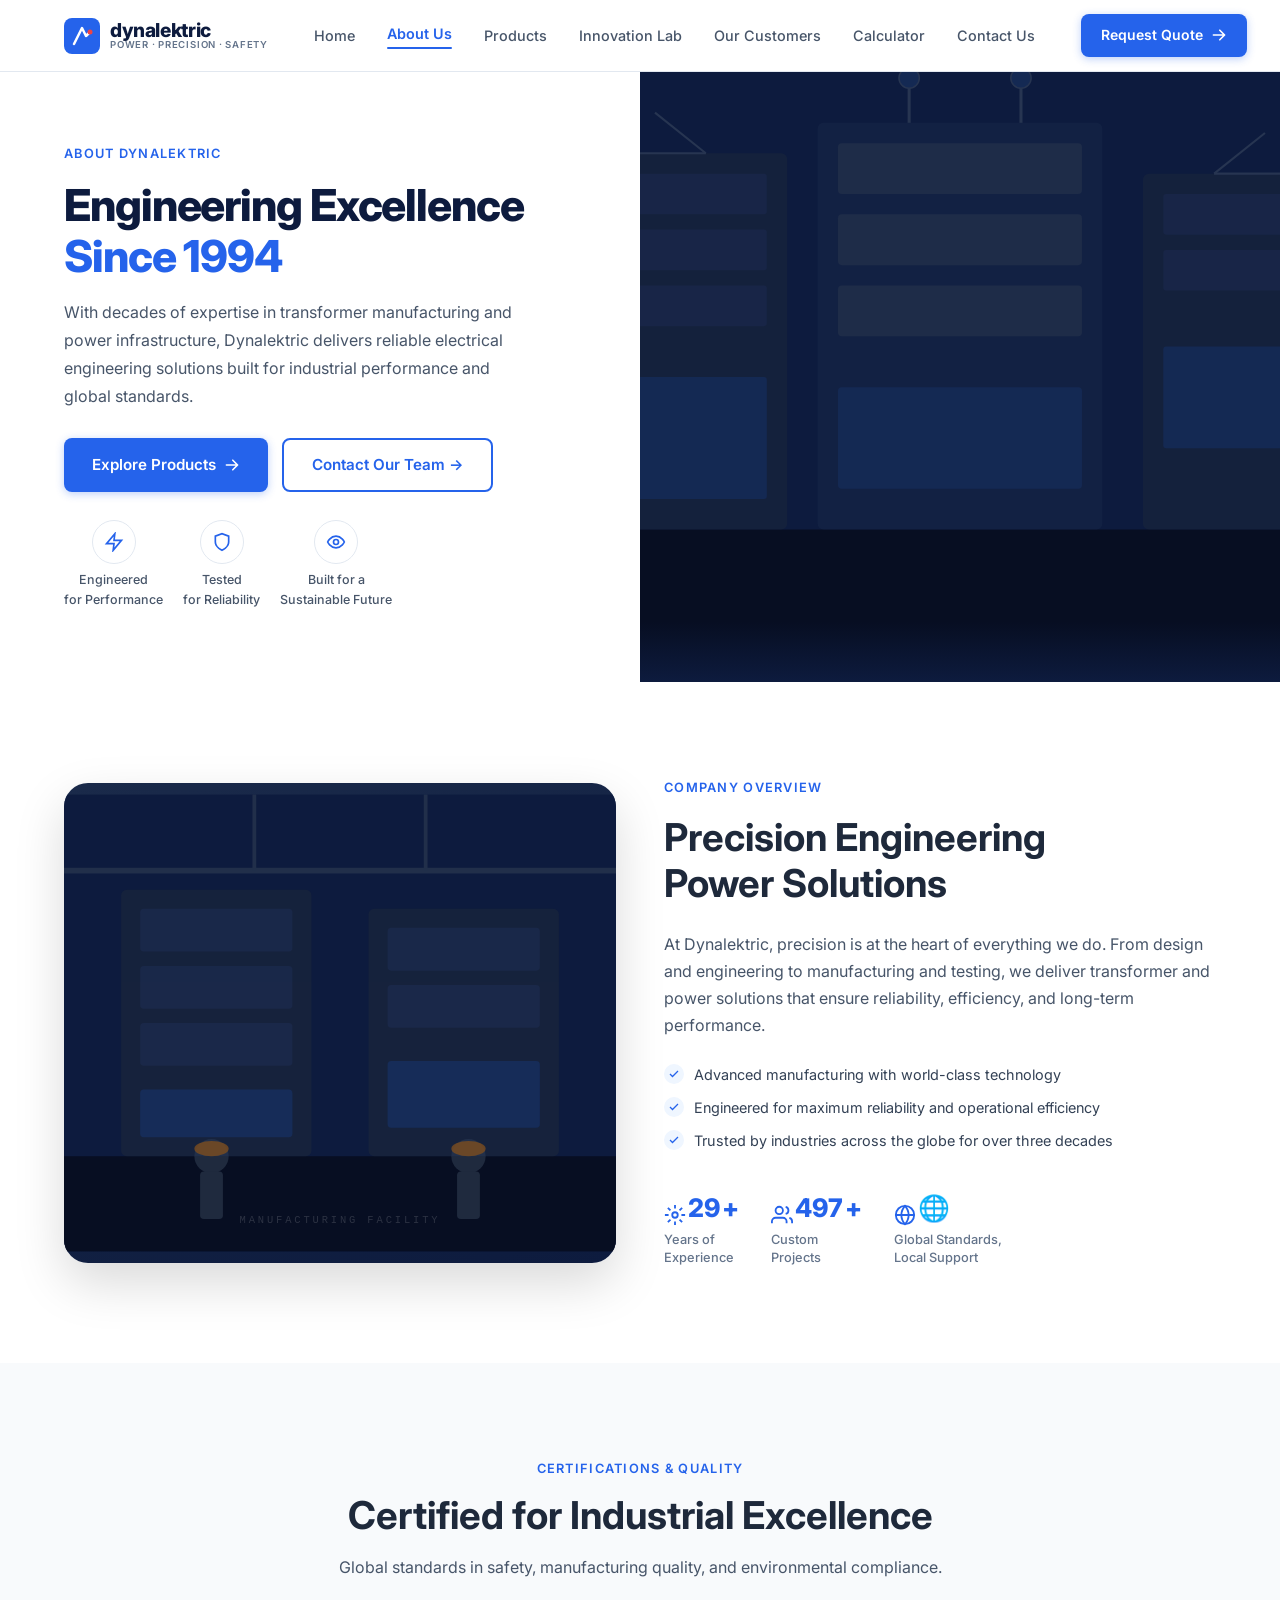
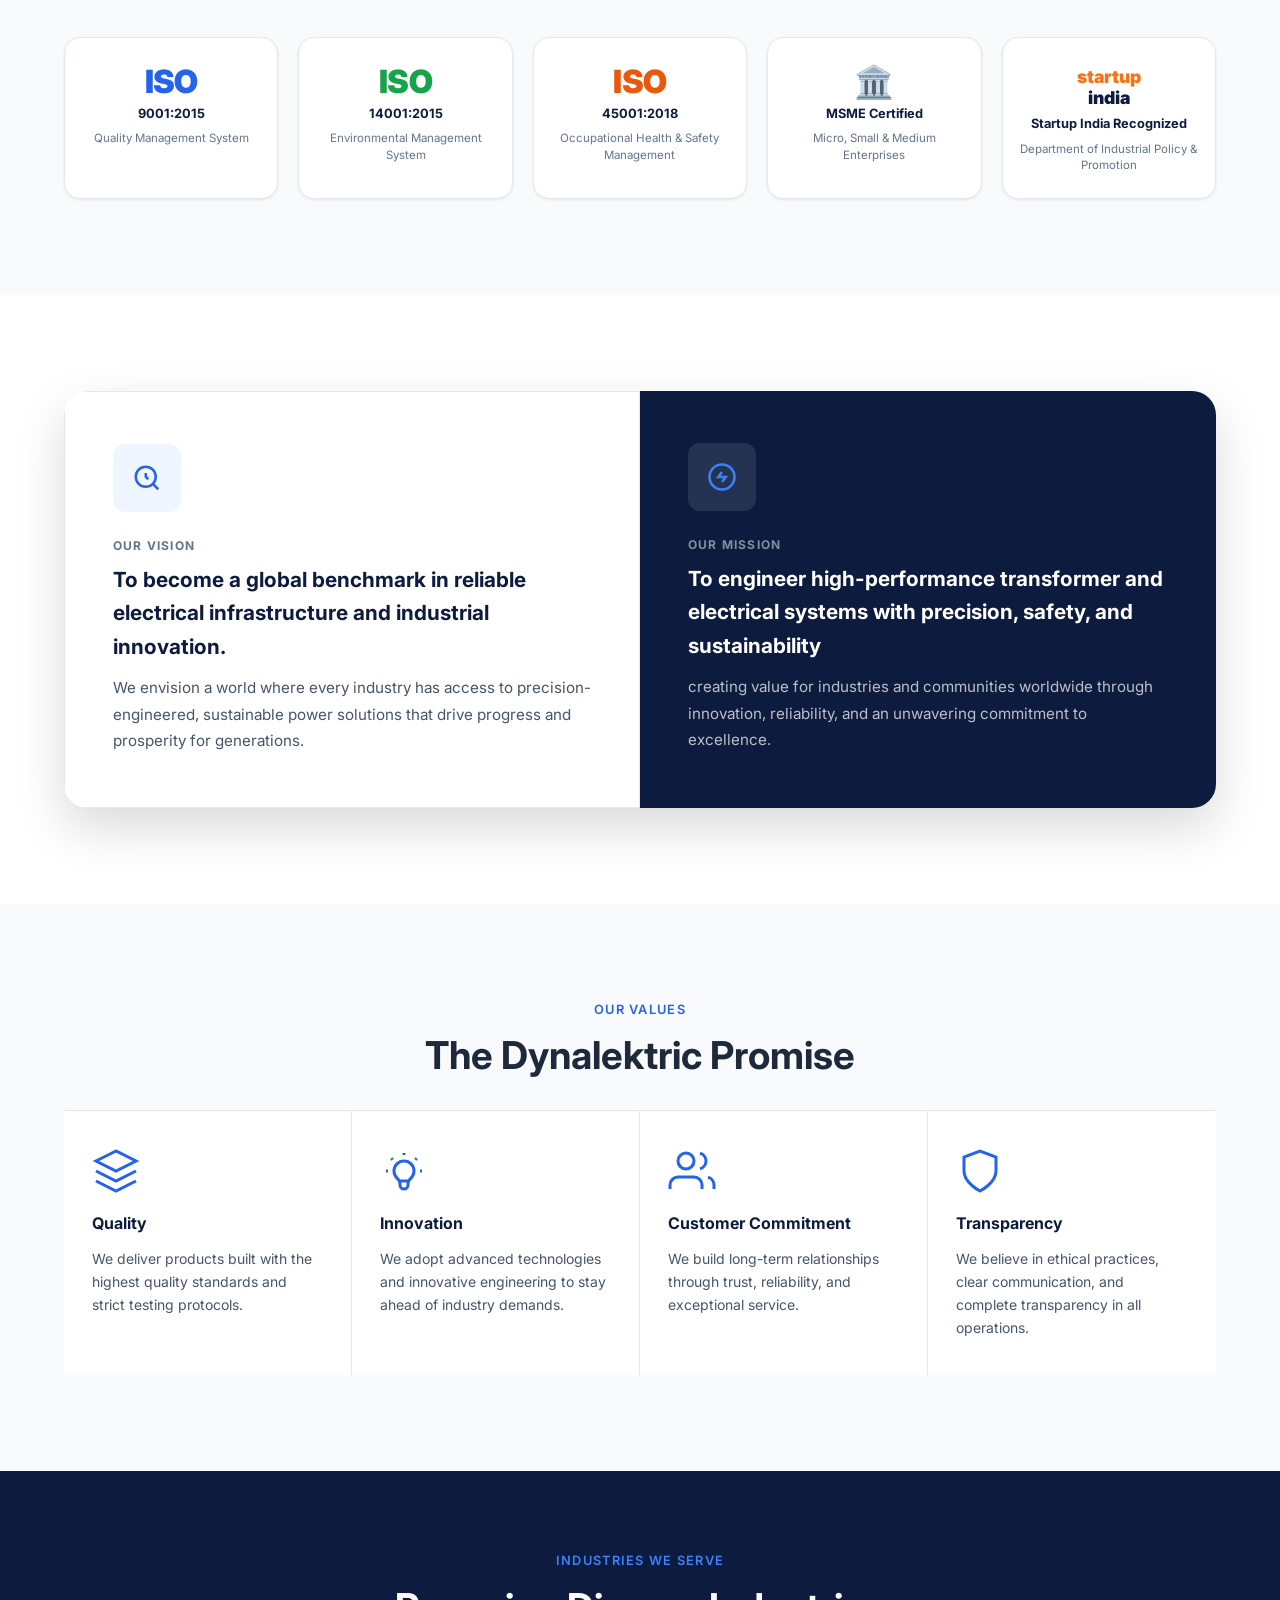
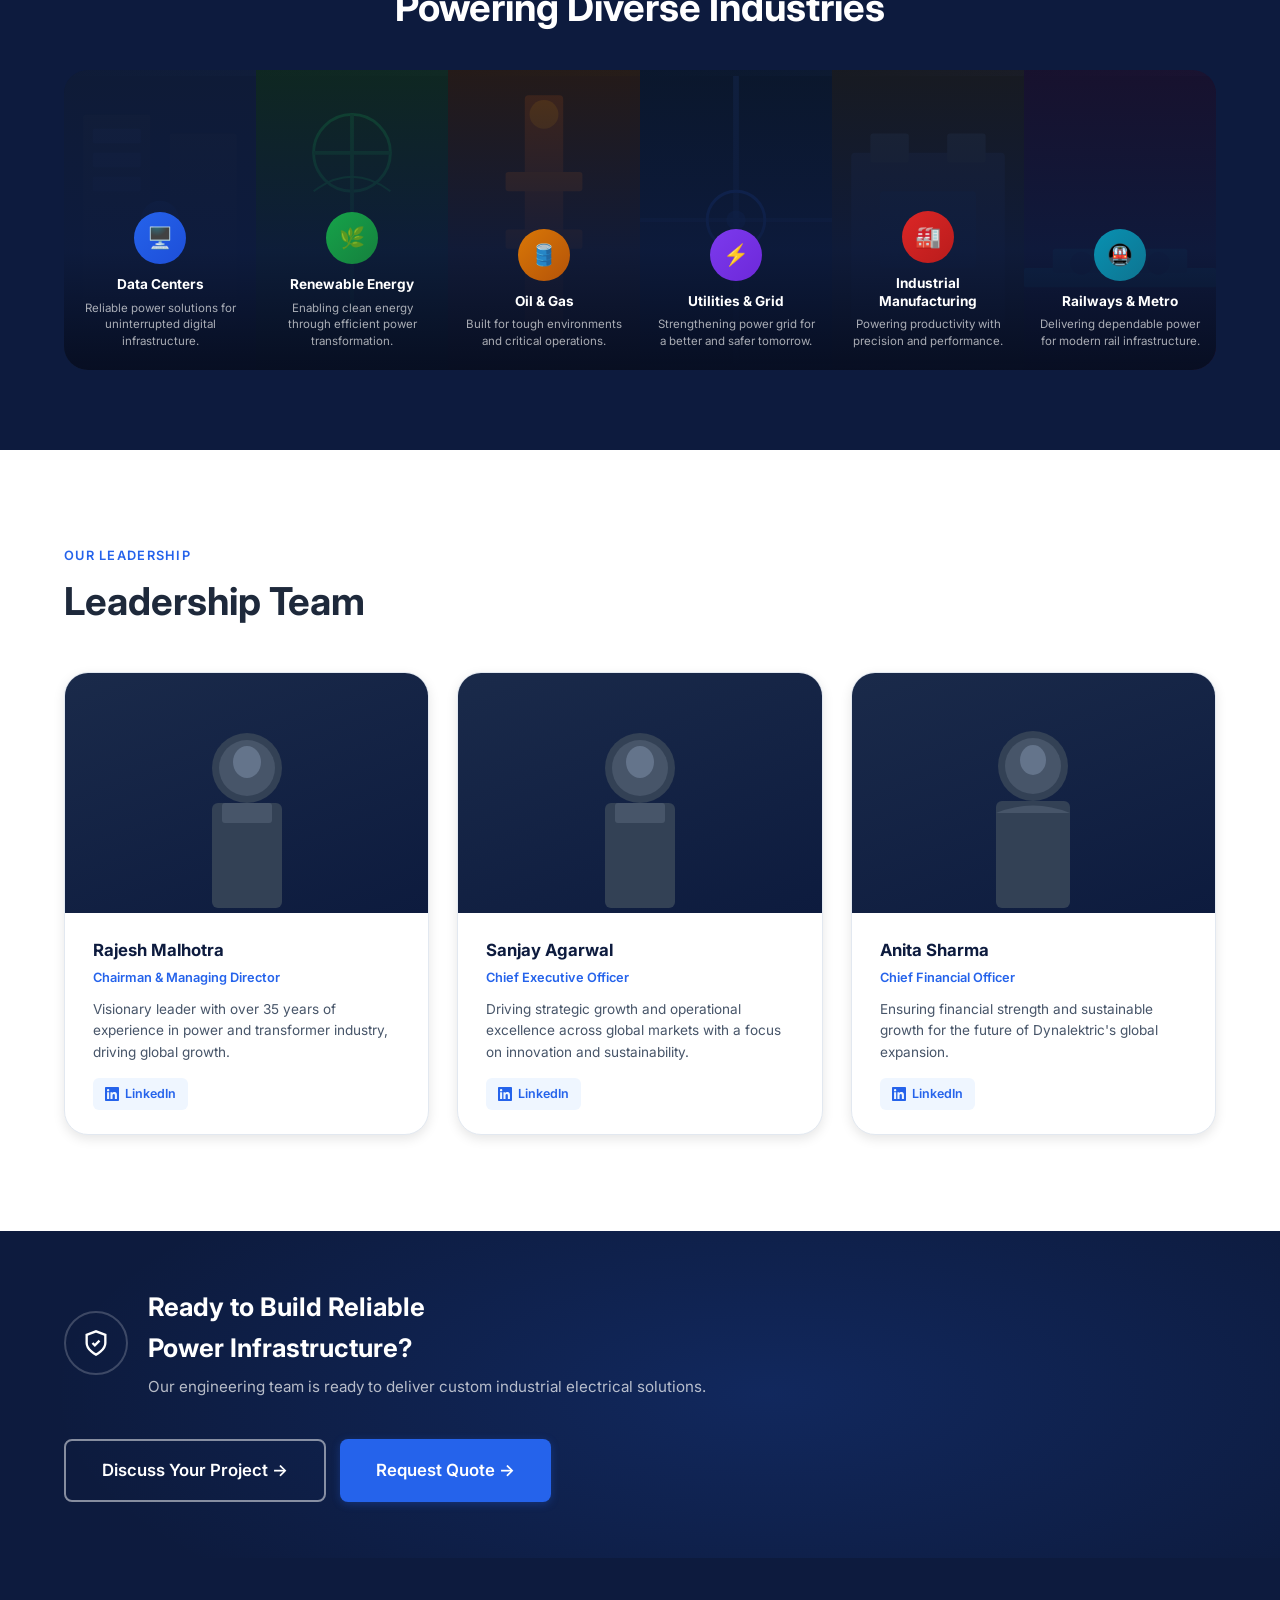
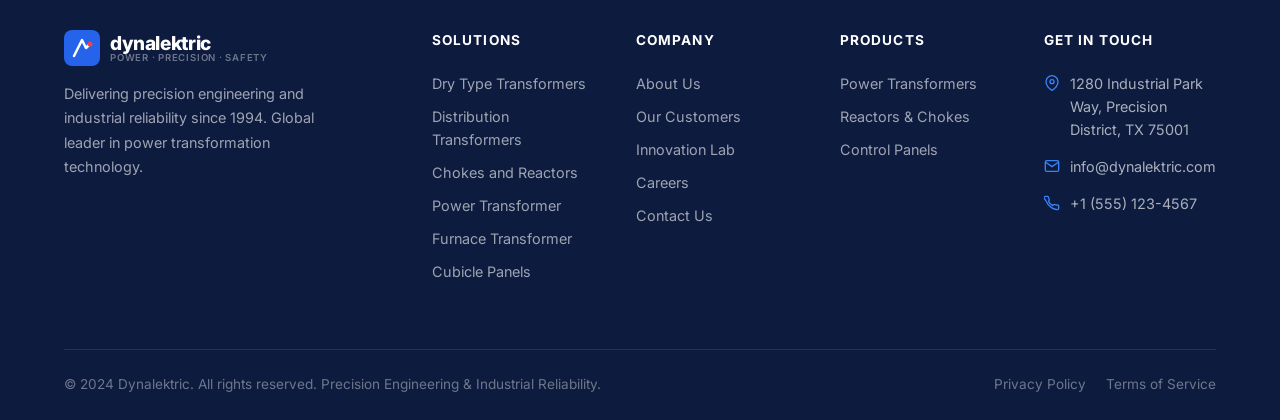
==== commit 4ecfbf27: "After 1st update" ====
--- a/about.html
+++ b/about.html
@@ -406,7 +406,6 @@
       <a href="contact.html">Contact Us</a>
     </div>
     <div class="nav-cta">
-      <a href="contact.html" class="btn btn-secondary" style="padding:10px 20px;font-size:.875rem;">Discuss Project</a>
       <a href="contact.html" class="btn btn-primary" style="padding:10px 20px;font-size:.875rem;">
         Request Quote
         <svg viewBox="0 0 20 20" fill="currentColor" style="width:16px;height:16px;"><path fill-rule="evenodd" d="M10.293 3.293a1 1 0 011.414 0l6 6a1 1 0 010 1.414l-6 6a1 1 0 01-1.414-1.414L14.586 11H3a1 1 0 110-2h11.586l-4.293-4.293a1 1 0 010-1.414z" clip-rule="evenodd"/></svg>
@@ -980,6 +979,9 @@
   </div>
 </footer>
 
+<button class="scroll-top" id="scrollTop" aria-label="Back to top">
+  <svg viewBox="0 0 24 24" fill="none" stroke="currentColor" stroke-width="2.5" stroke-linecap="round" stroke-linejoin="round"><polyline points="18 15 12 9 6 15"/></svg>
+</button>
 <script src="script.js"></script>
 </body>
 </html>
--- a/styles.css
+++ b/styles.css
@@ -1140,3 +1140,41 @@
   .footer-bottom { flex-direction: column; gap: 12px; text-align: center; }
   .nav-cta .btn-secondary { display: none; }
 }
+
+/* ── Scroll to top ──────────────────────────────────────────── */
+.scroll-top {
+  position: fixed;
+  bottom: 32px;
+  right: 32px;
+  width: 48px;
+  height: 48px;
+  border-radius: 50%;
+  background: var(--blue);
+  color: var(--white);
+  border: none;
+  cursor: pointer;
+  display: flex;
+  align-items: center;
+  justify-content: center;
+  box-shadow: 0 4px 16px rgba(37,99,235,.4);
+  opacity: 0;
+  transform: translateY(12px);
+  transition: opacity .3s ease, transform .3s ease, background .2s ease;
+  z-index: 998;
+  pointer-events: none;
+}
+.scroll-top.visible {
+  opacity: 1;
+  transform: translateY(0);
+  pointer-events: auto;
+}
+.scroll-top:hover {
+  background: var(--blue-dark);
+  transform: translateY(-3px);
+  box-shadow: var(--shadow-blue);
+}
+.scroll-top svg { width: 22px; height: 22px; }
+@media (max-width: 640px) {
+  .scroll-top { bottom: 20px; right: 20px; width: 42px; height: 42px; }
+  .scroll-top svg { width: 18px; height: 18px; }
+}
